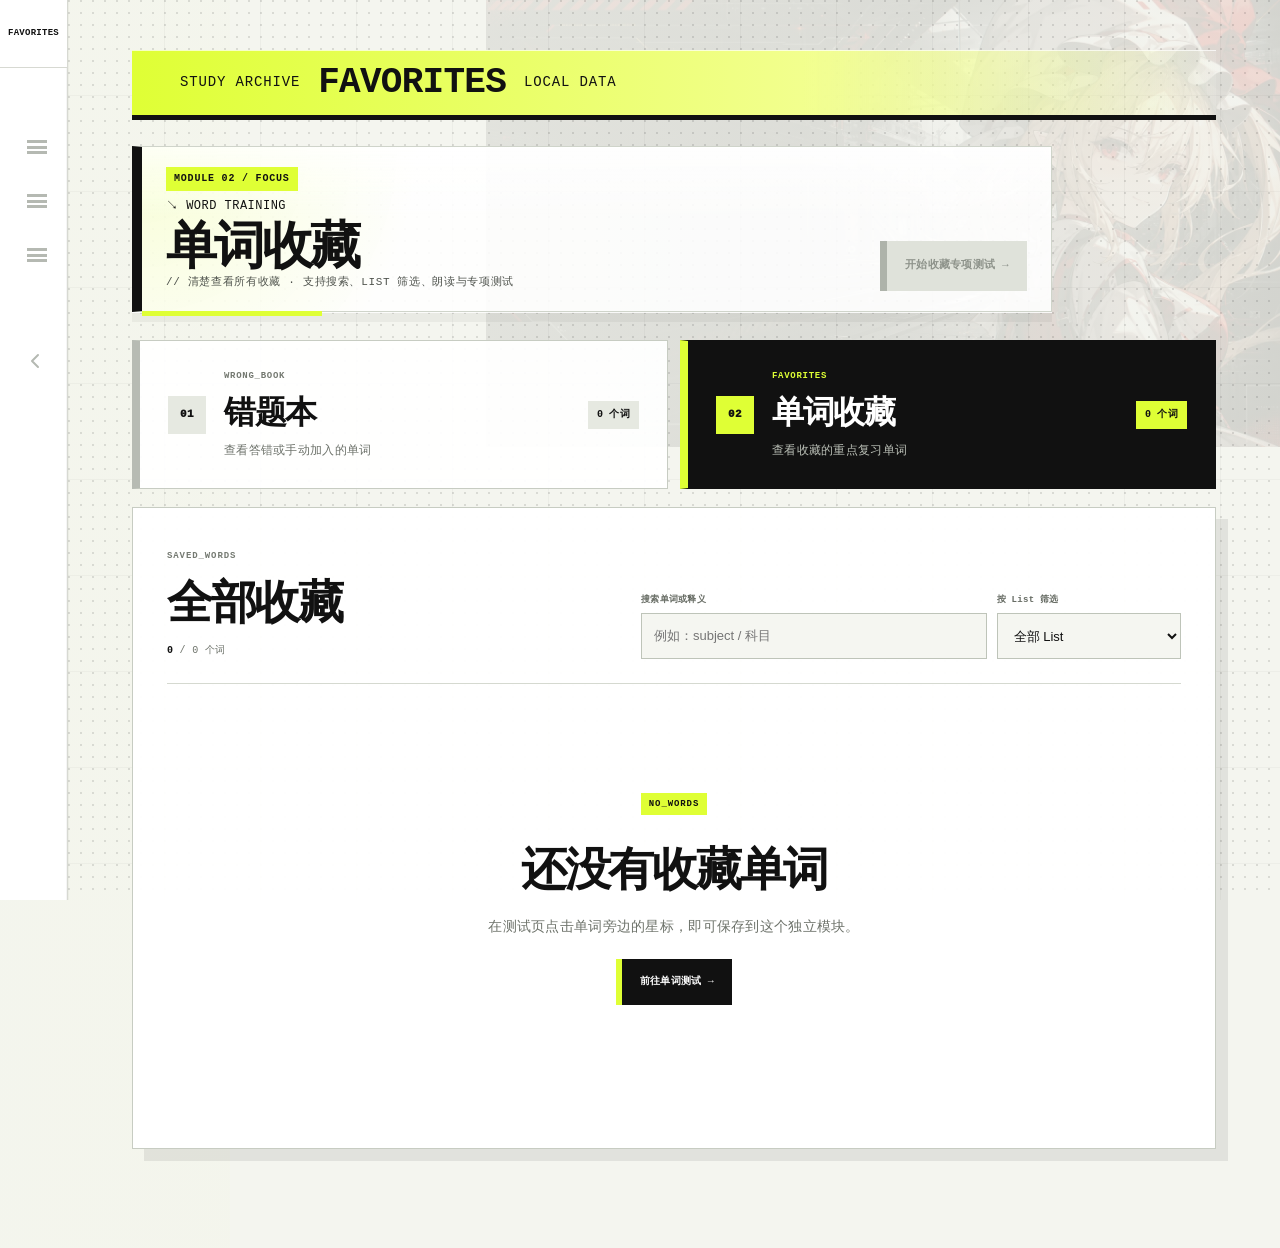
==== favorites.html @ 5880447f "Add vocabulary test and study libraries" ====
<!DOCTYPE html>
<html lang="zh-CN">
<head>
  <meta charset="UTF-8">
  <meta name="viewport" content="width=device-width, initial-scale=1.0, maximum-scale=1.5, user-scalable=yes">
  <meta name="theme-color" content="#f4f5ef">
  <title>// FAVORITES - 单词收藏</title>
  <link rel="stylesheet" href="assets/css/style.css">
  <link rel="preload" as="image" href="assets/images/industrial-desktop.webp" type="image/webp" media="(min-width: 769px)">
  <link rel="preload" as="image" href="assets/images/industrial-mobile.webp" type="image/webp" media="(max-width: 768px)">
  <link rel="preload" as="script" href="assets/js/vocabulary-data.js">
  <link rel="preload" as="script" href="assets/js/vocabulary-library.js">
  <link rel="prefetch" as="document" href="wrong-book.html">
  <link rel="prefetch" as="document" href="vocabulary.html">
</head>
<body class="query-page vocabulary-page vocab-library-page" data-library="favorite">
  <nav class="nav">
    <div class="nav-inner">
      <a href="vocabulary.html" class="nav-back" aria-label="返回单词测试">
        <svg viewBox="0 0 24 24" fill="none" stroke="currentColor" stroke-width="2" stroke-linecap="round" stroke-linejoin="round" aria-hidden="true">
          <path d="M15 18l-6-6 6-6"/>
        </svg>
        &lt; 单词测试
      </a>
      <span class="nav-title">FAVORITES</span>
      <ul class="nav-links">
        <li><a href="wrong-book.html">// 错题本</a></li>
        <li><a href="vocabulary.html">// 单词测试</a></li>
        <li><a href="index.html">// 首页</a></li>
      </ul>
    </div>
  </nav>

  <main class="main vocabulary-main vocab-library-main">
    <div class="query-band vocabulary-band">
      <span>STUDY ARCHIVE</span>
      <strong>FAVORITES</strong>
      <span>LOCAL DATA</span>
    </div>

    <header class="page-header vocabulary-header vocab-library-header">
      <div>
        <span class="vocab-library-eyebrow">MODULE 02 / FOCUS</span>
        <h1 class="page-title">单词收藏</h1>
        <p class="page-subtitle">// 清楚查看所有收藏 · 支持搜索、LIST 筛选、朗读与专项测试</p>
      </div>
      <a class="vocab-library-test-link" id="collectionTestLink" href="vocabulary.html?scope=favorite">
        开始收藏专项测试 →
      </a>
    </header>

    <nav class="vocab-library-modules" aria-label="我的词库模块">
      <a href="wrong-book.html" class="vocab-library-module">
        <span>01</span>
        <div>
          <small>WRONG_BOOK</small>
          <strong>错题本</strong>
          <p>查看答错或手动加入的单词</p>
        </div>
        <b><span id="wrongModuleCount">0</span> 个词</b>
      </a>
      <a href="favorites.html" class="vocab-library-module active" aria-current="page">
        <span>02</span>
        <div>
          <small>FAVORITES</small>
          <strong>单词收藏</strong>
          <p>查看收藏的重点复习单词</p>
        </div>
        <b><span id="favoriteModuleCount">0</span> 个词</b>
      </a>
    </nav>

    <section class="vocab-library-workspace" aria-labelledby="collectionHeading">
      <div class="vocab-library-toolbar">
        <div class="vocab-library-toolbar-title">
          <span id="collectionCode">SAVED_WORDS</span>
          <h2 id="collectionHeading">全部收藏</h2>
          <p><strong id="collectionVisibleCount">0</strong> / <span id="collectionTotal">0</span> 个词</p>
        </div>

        <div class="vocab-library-filters">
          <label>
            <span>搜索单词或释义</span>
            <input type="search" id="collectionSearch" placeholder="例如：subject / 科目" autocomplete="off">
          </label>
          <label>
            <span>按 List 筛选</span>
            <select id="collectionListFilter">
              <option value="all">全部 List</option>
            </select>
          </label>
        </div>
      </div>

      <div class="vocab-library-notice" id="libraryNotice" role="status" aria-live="polite" hidden>
        <span id="libraryNoticeText"></span>
        <button type="button" id="libraryUndoButton">撤销</button>
      </div>

      <div class="vocab-library-list" id="collectionList"></div>

      <div class="vocab-library-empty" id="collectionEmpty" hidden>
        <span>NO_WORDS</span>
        <h2 id="collectionEmptyTitle">还没有收藏单词</h2>
        <p id="collectionEmptyDescription">在测试页点击单词旁边的星标，即可保存到这个独立模块。</p>
        <a href="vocabulary.html">前往单词测试 →</a>
      </div>
    </section>
  </main>

  <script src="assets/js/transitions.js"></script>
  <script src="assets/js/vocabulary-data.js"></script>
  <script src="assets/js/vocabulary-library.js"></script>
</body>
</html>
---- assets/css/style.css ----
/* ============================================
   空闲教室查询系统 - 现代工业风格 (Modern Industrial UI)
   Spec: 硬核重工业 × 近未来科幻 × 粗野主义
   ============================================ */

/* --- CSS Variables (Design Tokens) --- */
:root {
  --ef-bg: #0a0a0a;
  --ef-surface: #121212;
  --ef-surface-raised: #1a1a1a;
  --ef-accent: #ffcc00;
  --ef-accent-blue: #0088ff;
  --ef-accent-red: #ff3344;
  --ef-border: #2a2a2a;
  --ef-border-hover: #444444;
  --ef-text-main: #e0e0e0;
  --ef-text-secondary: #888888;
  --ef-text-tertiary: #555555;
  --ef-font-sans: 'Inter', 'Oswald', -apple-system, 'Segoe UI', 'PingFang SC', 'Microsoft YaHei UI', 'Noto Sans SC', sans-serif;
  --ef-font-mono: 'JetBrains Mono', 'Roboto Mono', 'SF Mono', 'Cascadia Code', 'Consolas', 'Droid Sans Mono', monospace;
  --ef-transition: all 0.2s cubic-bezier(0.2, 1, 0.3, 1);
  --ef-chamfer: 12px;
  --nav-height: 52px;
}


/* --- Reset & Base --- */
*, *::before, *::after {
  box-sizing: border-box;
  margin: 0;
  padding: 0;
}

html {
  -webkit-text-size-adjust: 100%;
  scroll-behavior: smooth;
}

body {
  font-family: var(--ef-font-sans);
  background: var(--ef-bg);
  color: var(--ef-text-main);
  font-size: 14px;
  line-height: 1.6;
  letter-spacing: 0.02em;
  -webkit-font-smoothing: antialiased;
  -moz-osx-font-smoothing: grayscale;
  /* Industrial grid dot pattern */
  background-image:
    radial-gradient(circle at 1px 1px, #1a1a1a 1px, transparent 0);
  background-size: 40px 40px;
  min-height: 100vh;
  overflow-x: hidden;
}

.page-transition-layer {
  position: fixed;
  top: 0;
  bottom: 0;
  left: 0;
  width: min(24vw, 280px);
  z-index: 9999;
  pointer-events: none;
  opacity: 0;
  transform: translate3d(110vw, 0, 0) skewX(-8deg);
  background:
    linear-gradient(90deg, rgba(4, 5, 6, 0.04), rgba(255, 51, 68, 0.08) 42%, rgba(0, 136, 255, 0.03)),
    linear-gradient(90deg, transparent 0 44px, rgba(255, 255, 255, 0.18) 44px 45px, transparent 45px 92px),
    linear-gradient(90deg, transparent 0 112px, rgba(255, 204, 0, 0.22) 112px 113px, transparent 113px 160px),
    linear-gradient(90deg, transparent 0 184px, rgba(255, 51, 68, 0.18) 184px 185px, transparent 185px);
  will-change: transform, opacity;
}

.page-transition-layer::before {
  content: '';
  position: absolute;
  inset: 0;
  background:
    linear-gradient(90deg, transparent, rgba(255, 255, 255, 0.08), transparent),
    linear-gradient(0deg, rgba(255, 255, 255, 0.08) 1px, transparent 1px);
  background-size: 100% 100%, 100% 34px;
  mix-blend-mode: screen;
  opacity: 0.48;
}

.page-transition-layer::after {
  content: '';
  position: absolute;
  top: 0;
  bottom: 0;
  width: 3px;
  background: #ffcc00;
  box-shadow:
    0 0 20px rgba(255, 204, 0, 0.76),
    8px 0 0 rgba(255, 255, 255, 0.12),
    18px 0 0 rgba(255, 51, 68, 0.16);
}

body.enter-forward .page-transition-layer {
  --scan-start: 112vw;
  --scan-end: -36vw;
  animation: scanTravel 0.46s cubic-bezier(0.72, 0, 0.2, 1) both;
}

body.enter-forward .page-transition-layer::after {
  left: 0;
}

body.enter-back .page-transition-layer {
  --scan-start: -36vw;
  --scan-end: 112vw;
  animation: scanTravel 0.46s cubic-bezier(0.72, 0, 0.2, 1) both;
}

body.enter-back .page-transition-layer::after {
  right: 0;
}

body.is-entering.enter-forward .nav,
body.is-entering.enter-forward main,
body.is-entering.enter-forward .landing-footer {
  animation: pageEnterForward 0.46s cubic-bezier(0.2, 1, 0.3, 1) both;
}

body.is-entering.enter-back .nav,
body.is-entering.enter-back main,
body.is-entering.enter-back .landing-footer {
  animation: pageEnterBack 0.46s cubic-bezier(0.2, 1, 0.3, 1) both;
}

body.is-entering .nav,
body.is-entering main,
body.is-entering .landing-footer,
body.is-leaving .nav,
body.is-leaving main,
body.is-leaving .landing-footer {
  will-change: transform, opacity;
}

body.is-leaving .nav,
body.is-leaving main,
body.is-leaving .landing-footer {
  opacity: 0.82;
  transition:
    opacity 0.11s cubic-bezier(0.2, 1, 0.3, 1),
    transform 0.11s cubic-bezier(0.2, 1, 0.3, 1);
}

body.is-leaving.leave-forward .nav,
body.is-leaving.leave-forward main,
body.is-leaving.leave-forward .landing-footer {
  transform: translateX(-26px);
}

body.is-leaving.leave-back .nav,
body.is-leaving.leave-back main,
body.is-leaving.leave-back .landing-footer {
  transform: translateX(26px);
}

/* ============================================
   Navigation Bar (Industrial Style)
   ============================================ */
.nav {
  position: fixed;
  top: 0;
  left: 0;
  right: 0;
  height: var(--nav-height);
  background: rgba(10, 10, 10, 0.95);
  border-bottom: 1px solid var(--ef-border);
  z-index: 100;
  display: flex;
  align-items: center;
  justify-content: center;
  backdrop-filter: blur(12px);
  -webkit-backdrop-filter: blur(12px);
}

.nav::before {
  content: '// SYS_NAV';
  position: absolute;
  left: 8px;
  top: 50%;
  transform: translateY(-50%);
  font-family: var(--ef-font-mono);
  font-size: 9px;
  color: var(--ef-text-tertiary);
  letter-spacing: 0.1em;
  pointer-events: none;
}

.nav-inner {
  width: 100%;
  max-width: 1100px;
  padding: 0 24px;
  display: flex;
  align-items: center;
  justify-content: space-between;
}

.nav-title {
  font-family: var(--ef-font-mono);
  font-size: 12px;
  font-weight: 500;
  color: var(--ef-text-main);
  letter-spacing: 0.15em;
  text-decoration: none;
  padding: 6px 0;
  text-transform: uppercase;
}

.nav-links {
  display: flex;
  align-items: center;
  gap: 4px;
  list-style: none;
}

.nav-links a,
.nav-back {
  display: flex;
  align-items: center;
  font-family: var(--ef-font-mono);
  font-size: 11px;
  color: var(--ef-text-secondary);
  text-decoration: none;
  padding: 8px 14px;
  border: 1px solid transparent;
  transition: var(--ef-transition);
  -webkit-tap-highlight-color: transparent;
  letter-spacing: 0.08em;
  text-transform: uppercase;
  position: relative;
}

.nav-links a:hover,
.nav-back:hover {
  color: var(--ef-accent);
  border-color: var(--ef-border);
  background: rgba(255, 204, 0, 0.03);
}

.nav-links a::after,
.nav-back::after {
  content: '';
  position: absolute;
  bottom: 0;
  left: 50%;
  width: 0;
  height: 1px;
  background: var(--ef-accent);
  transition: var(--ef-transition);
  transform: translateX(-50%);
}

.nav-links a:hover::after,
.nav-back:hover::after {
  width: 60%;
}

.nav-back {
  color: var(--ef-accent-blue);
  gap: 4px;
  border: 1px solid rgba(0, 136, 255, 0.2);
}

.nav-back:hover {
  color: var(--ef-accent-blue);
  border-color: var(--ef-accent-blue);
  background: rgba(0, 136, 255, 0.05);
}

.nav-back svg {
  width: 14px;
  height: 14px;
  flex-shrink: 0;
}

/* --- Main Content Wrapper --- */
.main {
  padding-top: calc(var(--nav-height) + 24px);
  max-width: 1100px;
  margin: 0 auto;
  padding-left: 24px;
  padding-right: 24px;
  padding-bottom: 80px;
}

/* ============================================
   Chamfered Panel Mixin (via class)
   ============================================ */
.panel {
  background: var(--ef-surface);
  border: 1px solid var(--ef-border);
  position: relative;
  clip-path: polygon(
    0 0,
    100% 0,
    100% calc(100% - var(--ef-chamfer)),
    calc(100% - var(--ef-chamfer)) 100%,
    0 100%
  );
}

/* Corner L-brackets (crosshairs) */
.panel::before {
  content: '';
  position: absolute;
  top: 6px;
  left: 6px;
  width: 12px;
  height: 12px;
  border-top: 2px solid var(--ef-border-hover);
  border-left: 2px solid var(--ef-border-hover);
  pointer-events: none;
  opacity: 0.6;
}

.panel::after {
  content: '';
  position: absolute;
  bottom: 6px;
  right: 6px;
  width: 12px;
  height: 12px;
  border-bottom: 2px solid var(--ef-border-hover);
  border-right: 2px solid var(--ef-border-hover);
  pointer-events: none;
  opacity: 0.6;
}

/* ============================================
   Landing Page (index.html)
   ============================================ */
.landing-page {
  min-height: 100vh;
  display: flex;
  flex-direction: column;
  background: transparent;
  position: relative;
  overflow: hidden;
}

/* Background image with dark overlay */
.landing-page::before {
  content: '';
  position: fixed;
  inset: 0;
  z-index: -1;
  background:
    linear-gradient(90deg, rgba(4, 5, 6, 0.92) 0%, rgba(6, 7, 8, 0.72) 32%, rgba(6, 7, 8, 0.24) 66%, rgba(5, 5, 6, 0.24) 100%),
    linear-gradient(135deg, rgba(0, 136, 255, 0.16) 0%, transparent 44%),
    linear-gradient(225deg, rgba(255, 204, 0, 0.12) 0%, transparent 54%),
    radial-gradient(ellipse at 24% 52%, rgba(0, 0, 0, 0.72) 0%, transparent 58%),
    image-set(url('../images/industrial-desktop.webp') type('image/webp'), url('../images/industrial-desktop.png') type('image/png')) center center / cover no-repeat;
}

/* Mobile background */
@media (max-width: 768px) {
  .landing-page::before {
    background:
      linear-gradient(180deg, rgba(7, 8, 9, 0.3) 0%, rgba(5, 5, 6, 0.74) 46%, rgba(4, 4, 5, 0.94) 100%),
      linear-gradient(90deg, rgba(6, 6, 7, 0.84) 0%, rgba(6, 6, 7, 0.18) 72%),
      linear-gradient(135deg, rgba(0, 136, 255, 0.12) 0%, transparent 46%),
      linear-gradient(225deg, rgba(255, 51, 68, 0.14) 0%, transparent 54%),
      image-set(url('../images/industrial-mobile.webp') type('image/webp'), url('../images/industrial-mobile.png') type('image/png')) center center / cover no-repeat;
  }
}

/* Decorative grid lines on landing */
.landing-page .grid-lines {
  position: fixed;
  inset: 0;
  z-index: -1;
  pointer-events: none;
  background-image:
    linear-gradient(115deg, transparent 0 47%, rgba(255, 51, 68, 0.16) 47.2%, transparent 47.8%),
    linear-gradient(90deg, rgba(255, 255, 255, 0.02) 1px, transparent 1px),
    linear-gradient(0deg, rgba(255, 255, 255, 0.02) 1px, transparent 1px);
  background-size: 320px 320px, 80px 80px, 80px 80px;
  animation: backgroundDrift 16s linear infinite;
}

/* Landing nav transparent */
.landing-page .nav {
  background: rgba(10, 10, 10, 0.7);
  border-bottom-color: rgba(255, 255, 255, 0.05);
}

.landing-page .nav::before {
  color: rgba(255, 255, 255, 0.2);
}

.landing-page .nav-title {
  color: var(--ef-text-main);
}

.landing-page .nav-links a {
  color: rgba(255, 255, 255, 0.5);
}

.landing-page .nav-links a:hover {
  color: var(--ef-accent);
}

.landing-main {
  flex: 1;
  display: flex;
  flex-direction: column;
  align-items: center;
  justify-content: center;
  text-align: center;
  padding: 0 24px;
  margin-top: -40px;
  position: relative;
  z-index: 1;
}

.landing-title {
  font-family: var(--ef-font-sans);
  font-size: 56px;
  font-weight: 800;
  line-height: 1.05;
  letter-spacing: -0.01em;
  color: var(--ef-text-main);
  margin-bottom: 16px;
  text-transform: uppercase;
  position: relative;
}

/* Decorative tech number next to title */
.landing-title::before {
  content: '// 01';
  position: absolute;
  top: -24px;
  left: 0;
  font-family: var(--ef-font-mono);
  font-size: 11px;
  color: var(--ef-text-tertiary);
  letter-spacing: 0.15em;
}

.landing-subtitle {
  font-family: var(--ef-font-mono);
  font-size: 13px;
  font-weight: 400;
  line-height: 1.6;
  letter-spacing: 0.08em;
  color: var(--ef-text-secondary);
  margin-bottom: 48px;
  max-width: 520px;
}

/* Typewriter effect on subtitle */
.landing-subtitle.typing {
  overflow: hidden;
  white-space: nowrap;
  border-right: 2px solid var(--ef-accent);
  animation: typewriter 2.5s steps(30) forwards, blink-cursor 0.8s step-end infinite;
  width: 0;
}

@keyframes typewriter {
  to { width: 100%; }
}

@keyframes blink-cursor {
  50% { border-color: transparent; }
}

/* --- Industrial CTA Button --- */
.btn-cta {
  display: inline-flex;
  align-items: center;
  justify-content: center;
  gap: 10px;
  font-family: var(--ef-font-mono);
  font-size: 13px;
  font-weight: 500;
  color: #0a0a0a;
  background: var(--ef-accent);
  padding: 14px 40px;
  border: none;
  cursor: pointer;
  text-decoration: none;
  text-transform: uppercase;
  letter-spacing: 0.15em;
  transition: var(--ef-transition);
  min-width: 260px;
  position: relative;
  -webkit-touch-callout: none;
  touch-action: manipulation;
  clip-path: polygon(
    0 0,
    100% 0,
    100% calc(100% - 8px),
    calc(100% - 8px) 100%,
    0 100%
  );
}

/* L-bracket corners on button */
.btn-cta::before {
  content: '';
  position: absolute;
  top: 4px;
  left: 4px;
  width: 10px;
  height: 10px;
  border-top: 2px solid rgba(0, 0, 0, 0.3);
  border-left: 2px solid rgba(0, 0, 0, 0.3);
  pointer-events: none;
}

.btn-cta::after {
  content: '';
  position: absolute;
  bottom: 4px;
  right: 4px;
  width: 10px;
  height: 10px;
  border-bottom: 2px solid rgba(0, 0, 0, 0.3);
  border-right: 2px solid rgba(0, 0, 0, 0.3);
  pointer-events: none;
}

.btn-cta:hover {
  background: #ffdd33;
  letter-spacing: 0.2em;
  transform: translateY(-1px);
  box-shadow: 0 0 30px rgba(255, 204, 0, 0.2);
}

.btn-cta:active {
  transform: translateY(0);
  box-shadow: none;
}

.btn-cta svg {
  width: 16px;
  height: 16px;
  flex-shrink: 0;
}

/* --- Ghost Button --- */
.btn-ghost {
  display: none;
  font-family: var(--ef-font-mono);
  font-size: 11px;
  font-weight: 400;
  color: var(--ef-text-secondary);
  background: transparent;
  padding: 8px 20px;
  border: 1px solid var(--ef-border);
  cursor: pointer;
  text-decoration: none;
  text-transform: uppercase;
  letter-spacing: 0.1em;
  transition: var(--ef-transition);
  clip-path: polygon(6px 0, 100% 0, 100% calc(100% - 6px), calc(100% - 6px) 100%, 0 100%, 0 6px);
}

.btn-ghost:hover {
  color: var(--ef-accent);
  border-color: var(--ef-accent);
}

/* --- Landing Footer --- */
.landing-footer {
  text-align: center;
  padding: 20px;
  font-family: var(--ef-font-mono);
  font-size: 10px;
  color: var(--ef-text-tertiary);
  letter-spacing: 0.1em;
  position: relative;
  z-index: 1;
}

/* ============================================
   Query Page
   ============================================ */

.query-page {
  background-image:
    linear-gradient(90deg, rgba(10, 10, 10, 0.95), rgba(10, 10, 10, 0.82)),
    linear-gradient(180deg, rgba(255, 51, 68, 0.08), transparent 36%),
    image-set(url('../images/industrial-desktop.webp') type('image/webp'), url('../images/industrial-desktop.png') type('image/png')),
    radial-gradient(circle at 1px 1px, #1a1a1a 1px, transparent 0);
  background-size: cover, cover, cover, 40px 40px;
  background-position: center, center, center top, 0 0;
  background-attachment: fixed, fixed, fixed, scroll;
}

/* --- Page Header --- */
.page-header {
  margin-bottom: 24px;
  padding-bottom: 16px;
  border-bottom: 1px solid var(--ef-border);
  position: relative;
}

.page-header::after {
  content: '';
  position: absolute;
  bottom: -1px;
  left: 0;
  width: 120px;
  height: 1px;
  background: var(--ef-accent);
}

.page-title {
  font-family: var(--ef-font-sans);
  font-size: 28px;
  font-weight: 700;
  letter-spacing: -0.01em;
  margin-bottom: 4px;
  color: var(--ef-text-main);
  text-transform: uppercase;
}

.page-title::before {
  content: '// SYS_QUERY ';
  font-family: var(--ef-font-mono);
  font-size: 10px;
  color: var(--ef-text-tertiary);
  font-weight: 400;
  letter-spacing: 0.1em;
  display: block;
  margin-bottom: 4px;
}

.page-subtitle {
  font-family: var(--ef-font-mono);
  font-size: 11px;
  color: var(--ef-text-secondary);
  letter-spacing: 0.06em;
}

/* --- Legend --- */
.legend {
  display: flex;
  gap: 24px;
  margin-bottom: 20px;
  font-family: var(--ef-font-mono);
  font-size: 11px;
  color: var(--ef-text-secondary);
  letter-spacing: 0.06em;
}

.legend-item {
  display: flex;
  align-items: center;
  gap: 6px;
}

.legend-dot {
  width: 12px;
  height: 12px;
  display: inline-block;
  flex-shrink: 0;
  clip-path: polygon(0 0, 100% 0, 100% calc(100% - 3px), calc(100% - 3px) 100%, 0 100%);
}

.legend-dot.free {
  background: #00cc66;
}

.legend-dot.occ {
  background: #ff3344;
}

/* --- Control Bar --- */
.controls {
  display: flex;
  gap: 8px;
  margin-bottom: 20px;
  flex-wrap: wrap;
}

.controls select,
.controls input[type="text"] {
  font-family: var(--ef-font-mono);
  font-size: 12px;
  color: var(--ef-text-main);
  background: var(--ef-surface);
  border: 1px solid var(--ef-border);
  padding: 10px 12px;
  outline: none;
  transition: var(--ef-transition);
  appearance: none;
  -webkit-appearance: none;
  -moz-appearance: none;
  min-height: 40px;
  -webkit-tap-highlight-color: transparent;
  letter-spacing: 0.04em;
  text-transform: uppercase;
}

.controls select {
  flex: 1;
  min-width: 100px;
  padding-right: 32px;
  cursor: pointer;
  background-image: url("data:image/svg+xml,%3Csvg xmlns='http://www.w3.org/2000/svg' width='10' height='6' viewBox='0 0 10 6'%3E%3Cpath d='M1 1l4 4 4-4' stroke='%23888888' stroke-width='1.5' fill='none' stroke-linecap='round' stroke-linejoin='round'/%3E%3C/svg%3E");
  background-repeat: no-repeat;
  background-position: right 10px center;
  background-size: 9px;
}

.controls input[type="text"] {
  flex: 1;
  min-width: 120px;
}

.controls select:hover,
.controls input[type="text"]:hover {
  border-color: var(--ef-border-hover);
  background-color: var(--ef-surface-raised);
}

.controls select:focus,
.controls input[type="text"]:focus {
  border-color: var(--ef-accent);
  box-shadow: 0 0 0 1px rgba(255, 204, 0, 0.15);
}

#results {
  position: relative;
  min-height: 120px;
}

#results::before {
  content: '';
  position: absolute;
  left: 0;
  right: 0;
  top: -8px;
  height: 2px;
  z-index: 2;
  opacity: 0;
  pointer-events: none;
  background:
    linear-gradient(90deg, transparent, rgba(255, 204, 0, 0.9), rgba(0, 136, 255, 0.7), transparent);
  box-shadow: 0 0 22px rgba(255, 204, 0, 0.34);
}

#results.results-updating::before {
  animation: resultsScan 0.46s cubic-bezier(0.2, 1, 0.3, 1) both;
}

/* --- Industrial Day Block (Chamfered Panel) --- */
.day-block {
  background: var(--ef-surface);
  border: 1px solid var(--ef-border);
  padding: 18px 20px;
  margin-bottom: 16px;
  transition: var(--ef-transition);
  position: relative;
  clip-path: polygon(
    0 0,
    100% 0,
    100% calc(100% - 10px),
    calc(100% - 10px) 100%,
    0 100%
  );
  animation: dayMaterialize 0.42s cubic-bezier(0.2, 1, 0.3, 1) both;
  animation-delay: calc(var(--block-index, 0) * 35ms);
}

.day-block::before {
  content: '';
  position: absolute;
  top: 5px;
  left: 5px;
  width: 10px;
  height: 10px;
  border-top: 1px solid var(--ef-border-hover);
  border-left: 1px solid var(--ef-border-hover);
  pointer-events: none;
  opacity: 0.5;
  transition: var(--ef-transition);
}

.day-block::after {
  content: '';
  position: absolute;
  bottom: 5px;
  right: 5px;
  width: 10px;
  height: 10px;
  border-bottom: 1px solid var(--ef-border-hover);
  border-right: 1px solid var(--ef-border-hover);
  pointer-events: none;
  opacity: 0.5;
  transition: var(--ef-transition);
}

.day-block:hover {
  border-color: var(--ef-border-hover);
  background: #161616;
}

.day-block:hover::before,
.day-block:hover::after {
  border-color: var(--ef-accent);
  opacity: 1;
}

.day-header {
  display: flex;
  justify-content: space-between;
  align-items: center;
  cursor: pointer;
  user-select: none;
  -webkit-tap-highlight-color: transparent;
}

.day-header:hover .day-title {
  color: var(--ef-accent);
}

.day-header:active {
  opacity: 0.7;
}

.day-header-left {
  display: flex;
  align-items: center;
  gap: 10px;
  min-width: 0;
}

.expand-icon {
  font-family: var(--ef-font-mono);
  font-size: 10px;
  color: var(--ef-text-tertiary);
  flex-shrink: 0;
  transition: transform 0.2s;
  line-height: 1;
  width: 12px;
  text-align: center;
}

.day-body {
  padding-top: 14px;
  animation: dataReveal 0.22s cubic-bezier(0.2, 1, 0.3, 1) both;
}

.day-title {
  font-family: var(--ef-font-mono);
  font-size: 14px;
  font-weight: 600;
  color: var(--ef-text-main);
  letter-spacing: 0.1em;
  text-transform: uppercase;
  transition: var(--ef-transition);
}

.day-date {
  font-family: var(--ef-font-mono);
  font-size: 11px;
  font-weight: 400;
  color: var(--ef-text-tertiary);
  margin-left: 6px;
  letter-spacing: 0.05em;
}

.free-info {
  font-family: var(--ef-font-mono);
  font-size: 11px;
  color: var(--ef-text-secondary);
  letter-spacing: 0.05em;
}

.free-num {
  color: var(--ef-accent);
  font-weight: 600;
  font-size: 13px;
}

.free-sep {
  color: var(--ef-text-tertiary);
  margin: 0 3px;
}

.free-total {
  color: var(--ef-text-secondary);
}

/* --- Industrial Table --- */
.table-wrap {
  overflow-x: auto;
  -webkit-overflow-scrolling: touch;
  overscroll-behavior-x: contain;
  overscroll-behavior-y: auto;
  border: 1px solid var(--ef-border);
  -webkit-tap-highlight-color: transparent;
  max-width: 100%;
}

table {
  border-collapse: collapse;
  font-family: var(--ef-font-mono);
  font-size: 11px;
  width: 100%;
  white-space: nowrap;
}

th, td {
  padding: 7px 6px;
  text-align: center;
  border-bottom: 1px solid rgba(42, 42, 42, 0.6);
}

th {
  background: rgba(255, 255, 255, 0.02);
  font-weight: 500;
  color: var(--ef-text-secondary);
  position: sticky;
  top: 0;
  z-index: 1;
  font-size: 10px;
  letter-spacing: 0.08em;
  text-transform: uppercase;
}

th.room-name {
  position: sticky;
  left: 0;
  z-index: 3;
  background: #0f0f0f;
  min-width: 88px;
  text-align: left;
  padding-left: 12px;
  border-right: 1px solid var(--ef-border);
  color: var(--ef-text-main);
}

th.seat-th {
  min-width: 40px;
  font-size: 10px;
  color: var(--ef-text-tertiary);
  font-weight: 400;
  border-right: 1px solid var(--ef-border);
}

th.period {
  min-width: 40px;
  font-weight: 500;
  padding: 6px 4px;
  line-height: 1.3;
  color: var(--ef-text-tertiary);
}

.period-time {
  display: block;
  font-weight: 400;
  font-size: 8px;
  color: var(--ef-text-tertiary);
  margin-top: 2px;
  opacity: 0.6;
}

/* --- Table Cells --- */
td.room-name {
  position: sticky;
  left: 0;
  z-index: 1;
  background: var(--ef-surface);
  text-align: left;
  padding-left: 12px;
  font-weight: 500;
  font-size: 11px;
  max-width: 100px;
  overflow: hidden;
  text-overflow: ellipsis;
  border-right: 1px solid var(--ef-border);
  white-space: nowrap;
  color: var(--ef-text-main);
}

.room-text {
  display: inline;
}

.room-seats-mobile {
  display: none;
}

td.seat-td {
  font-size: 10px;
  color: var(--ef-text-tertiary);
  border-right: 1px solid var(--ef-border);
}

/* Free / Occupied cells */
td.free {
  background: rgba(0, 204, 102, 0.1);
}

td.occ {
  background: rgba(255, 51, 68, 0.1);
}

tr:hover td.free {
  background: rgba(0, 204, 102, 0.18);
}

tr:hover td.occ {
  background: rgba(255, 51, 68, 0.18);
}

/* Industrial diamond indicators */
.free-mark,
.occ-mark {
  display: inline-block;
  width: 10px;
  height: 10px;
}

.free-mark {
  border: 1.5px solid rgba(0, 204, 102, 0.5);
  clip-path: polygon(50% 0%, 100% 50%, 50% 100%, 0% 50%);
  box-sizing: border-box;
}

.occ-mark {
  background: rgba(255, 51, 68, 0.5);
  clip-path: polygon(50% 0%, 100% 50%, 50% 100%, 0% 50%);
}

tr:last-child td {
  border-bottom: none;
}

/* --- Empty State --- */
.empty-msg {
  text-align: center;
  padding: 60px 20px;
  color: var(--ef-text-tertiary);
  font-family: var(--ef-font-mono);
  font-size: 12px;
  letter-spacing: 0.08em;
  border: 1px dashed var(--ef-border);
  background: var(--ef-surface);
}

/* --- Favorites Star --- */
.fav-star {
  display: inline-block;
  vertical-align: middle;
  cursor: pointer;
  color: var(--ef-text-tertiary);
  flex-shrink: 0;
  transition: color 0.2s, transform 0.15s;
  -webkit-tap-highlight-color: transparent;
  margin-right: 4px;
}

.fav-star:hover {
  transform: scale(1.2);
  color: var(--ef-accent);
}

.fav-star.filled {
  color: var(--ef-accent);
}

/* --- Favorited Row --- */
tr.fav-row td {
  background: rgba(255, 204, 0, 0.03);
  border-bottom-color: rgba(255, 204, 0, 0.1);
}

tr.fav-row td.room-name {
  background: rgba(255, 204, 0, 0.04);
}

tr.fav-row:hover td {
  background: rgba(255, 204, 0, 0.06);
}

tr.fav-row:hover td.room-name {
  background: rgba(255, 204, 0, 0.08);
}

/* --- Favorites Toggle Button --- */
.fav-toggle {
  display: inline-flex;
  align-items: center;
  justify-content: center;
  gap: 6px;
  font-family: var(--ef-font-mono);
  font-size: 11px;
  font-weight: 500;
  color: var(--ef-text-secondary);
  background: var(--ef-surface);
  border: 1px solid var(--ef-border);
  padding: 10px 16px;
  cursor: pointer;
  transition: var(--ef-transition);
  min-height: 40px;
  -webkit-tap-highlight-color: transparent;
  white-space: nowrap;
  flex-shrink: 0;
  -webkit-appearance: none;
  -moz-appearance: none;
  appearance: none;
  user-select: none;
  text-transform: uppercase;
  letter-spacing: 0.08em;
  clip-path: polygon(4px 0, 100% 0, 100% calc(100% - 4px), calc(100% - 4px) 100%, 0 100%, 0 4px);
}

.fav-toggle:hover {
  border-color: var(--ef-border-hover);
  background: var(--ef-surface-raised);
}

.fav-toggle:active {
  transform: scale(0.97);
}

.fav-toggle.active {
  color: var(--ef-accent);
  border-color: var(--ef-accent);
  background: rgba(255, 204, 0, 0.06);
}

.fav-toggle svg {
  width: 14px;
  height: 14px;
  flex-shrink: 0;
}

/* ============================================
   Custom Period Range Bar
   ============================================ */
.custom-range-bar {
  display: flex;
  align-items: center;
  gap: 8px;
  margin-bottom: 20px;
  padding: 10px 16px;
  background: var(--ef-surface);
  border: 1px solid var(--ef-border);
  clip-path: polygon(
    0 0,
    100% 0,
    100% calc(100% - 8px),
    calc(100% - 8px) 100%,
    0 100%
  );
}

.custom-range-label {
  font-family: var(--ef-font-mono);
  font-size: 11px;
  font-weight: 500;
  color: var(--ef-text-secondary);
  white-space: nowrap;
  user-select: none;
  letter-spacing: 0.08em;
  text-transform: uppercase;
}

.period-range {
  font-family: var(--ef-font-mono);
  font-size: 12px;
  color: var(--ef-text-main);
  background: var(--ef-bg);
  border: 1px solid var(--ef-border);
  padding: 6px 8px;
  padding-right: 24px;
  outline: none;
  min-height: 36px;
  width: 56px;
  text-align: center;
  cursor: pointer;
  transition: var(--ef-transition);
  appearance: none;
  -webkit-appearance: none;
  -moz-appearance: none;
  -webkit-tap-highlight-color: transparent;
  background-image: url("data:image/svg+xml,%3Csvg xmlns='http://www.w3.org/2000/svg' width='9' height='5' viewBox='0 0 9 5'%3E%3Cpath d='M1 1l3.5 3 3.5-3' stroke='%23888888' stroke-width='1.5' fill='none' stroke-linecap='round' stroke-linejoin='round'/%3E%3C/svg%3E");
  background-repeat: no-repeat;
  background-position: right 7px center;
  background-size: 8px;
}

.period-range:hover {
  border-color: var(--ef-border-hover);
}

.period-range:focus {
  border-color: var(--ef-accent);
  box-shadow: 0 0 0 1px rgba(255, 204, 0, 0.15);
}

.period-range-sep {
  font-size: 12px;
  color: var(--ef-text-tertiary);
  user-select: none;
  flex-shrink: 0;
  font-family: var(--ef-font-mono);
}

.period-range-unit {
  font-family: var(--ef-font-mono);
  font-size: 10px;
  color: var(--ef-text-tertiary);
  user-select: none;
  flex-shrink: 0;
}

/* ============================================
   Responsive (Mobile & Tablet)
   ============================================ */

/* Tablet landscape & small desktop - remove clip-path for sticky column compatibility */
@media (max-width: 1024px) {
  .main {
    padding-left: 20px;
    padding-right: 20px;
  }

  .nav-inner {
    padding: 0 20px;
  }

  .day-block {
    clip-path: none;
  }

  .custom-range-bar {
    clip-path: none;
  }

  .btn-cta {
    clip-path: none;
  }

  .btn-ghost {
    clip-path: none;
  }

  .fav-toggle {
    clip-path: none;
  }

  td.room-name {
    max-width: 90px;
  }
}

@media (max-width: 900px) {
  .main {
    padding-left: 16px;
    padding-right: 16px;
  }

  .nav-inner {
    padding: 0 16px;
  }
}

/* Tablet portrait & large phone landscape */
@media (max-width: 768px) {
  .query-page {
    background-image:
      linear-gradient(90deg, rgba(10, 10, 10, 0.94), rgba(10, 10, 10, 0.82)),
      linear-gradient(180deg, rgba(255, 51, 68, 0.1), transparent 40%),
      image-set(url('../images/industrial-mobile.webp') type('image/webp'), url('../images/industrial-mobile.png') type('image/png')),
      radial-gradient(circle at 1px 1px, #1a1a1a 1px, transparent 0);
    background-size: cover, cover, cover, 40px 40px;
    background-position: center, center, center top, 0 0;
  }

  .nav-links a,
  .nav-back {
    padding: 10px 8px;
    font-size: 10px;
  }

  .nav-back svg {
    width: 18px;
    height: 18px;
  }

  .nav::before {
    display: none;
  }

  .landing-title {
    font-size: 36px;
  }

  .landing-title::before {
    font-size: 9px;
    top: -18px;
  }

  .landing-subtitle {
    font-size: 11px;
  }

  .btn-cta {
    min-height: 48px;
    min-width: 220px;
    font-size: 12px;
  }

  .page-title {
    font-size: 22px;
  }

  .page-title::before {
    font-size: 9px;
  }

  .controls {
    flex-direction: column;
  }

  .controls select,
  .controls input[type="text"] {
    width: 100%;
    font-size: 14px;
  }

  .fav-toggle {
    width: 100%;
    justify-content: center;
  }

  .day-block {
    padding: 14px;
  }

  .day-block::before,
  .day-block::after {
    display: none;
  }

  .day-block:hover {
    border-color: var(--ef-border);
  }

  td.room-name {
    min-width: 72px;
    max-width: 80px;
    padding-left: 8px;
    font-size: 10px;
  }

  th.room-name {
    min-width: 72px;
    padding-left: 8px;
    font-size: 9px;
  }

  th.period {
    min-width: 34px;
    font-size: 9px;
    padding: 5px 3px;
  }

  .period-time {
    font-size: 7px;
  }

  td.seat-td {
    display: none;
  }

  th.seat-th {
    display: none;
  }

  .room-seats-mobile {
    display: inline;
    font-family: var(--ef-font-mono);
    font-size: 9px;
    color: var(--ef-text-tertiary);
    font-weight: 400;
    margin-left: 4px;
  }

  .custom-range-bar {
    flex-wrap: wrap;
    justify-content: center;
    padding: 10px 12px;
    gap: 6px;
  }

  .custom-range-label {
    font-size: 10px;
  }

  .period-range {
    width: 48px;
    font-size: 12px;
    padding: 6px 4px;
    padding-right: 20px;
    min-height: 34px;
    background-position: right 5px center;
  }
}

/* Phone landscape */
@media (max-width: 640px) and (orientation: landscape) {
  .landing-main {
    margin-top: 0;
    padding-top: 40px;
  }

  .landing-title {
    font-size: 28px;
  }

  .landing-title::before {
    font-size: 8px;
    top: -16px;
  }

  .landing-subtitle {
    font-size: 10px;
    margin-bottom: 24px;
  }

  .btn-cta {
    min-width: 180px;
    font-size: 11px;
    padding: 10px 24px;
  }

  .landing-footer {
    padding: 12px;
  }

  /* Keep controls horizontal on landscape phones */
  .controls {
    flex-direction: row;
    flex-wrap: wrap;
  }

  .controls select,
  .controls input[type="text"] {
    width: auto;
    flex: 1;
    min-width: 80px;
    font-size: 12px;
  }

  .fav-toggle {
    width: auto;
    flex: 0 0 auto;
  }

  .page-title {
    font-size: 20px;
  }

  .day-header {
    flex-direction: row;
    align-items: center;
  }
}

/* Phone portrait */
@media (max-width: 480px) {
  .landing-title {
    font-size: 28px;
  }

  .landing-title::before {
    font-size: 8px;
    top: -16px;
  }

  .landing-subtitle {
    font-size: 10px;
    margin-bottom: 32px;
  }

  .landing-main {
    margin-top: -20px;
    padding: 0 16px;
  }

  .btn-cta {
    font-size: 11px;
    padding: 12px 24px;
    min-width: 180px;
    min-height: 48px;
  }

  .page-title {
    font-size: 18px;
  }

  .day-header {
    flex-direction: column;
    align-items: flex-start;
    gap: 4px;
  }

  .day-block {
    padding: 12px;
  }

  th, td {
    padding: 4px 3px;
    font-size: 9px;
  }

  td.room-name {
    font-size: 9px;
    min-width: 60px;
    max-width: 68px;
    padding-left: 6px;
  }

  th.room-name {
    min-width: 60px;
    padding-left: 6px;
    font-size: 9px;
  }

  th.period {
    min-width: 26px;
    font-size: 8px;
    padding: 4px 2px;
  }

  .period-time {
    font-size: 6px;
  }

  .page-subtitle {
    font-size: 10px;
  }

  .legend {
    font-size: 10px;
    gap: 16px;
  }

  #searchInput {
    -webkit-appearance: none;
    appearance: none;
  }

  .custom-range-bar {
    padding: 8px 10px;
    gap: 4px;
  }

  .period-range {
    width: 42px;
    font-size: 11px;
    padding: 5px 3px;
    padding-right: 18px;
    min-height: 32px;
    background-size: 7px;
  }

  .period-range-sep {
    font-size: 11px;
  }
}

/* Ultra small devices */
@media (max-width: 374px) {
  .landing-title {
    font-size: 24px;
  }

  .btn-cta {
    font-size: 10px;
    padding: 10px 18px;
    min-width: 160px;
  }

  .nav-title {
    font-size: 10px;
  }

  .nav-links a,
  .nav-back {
    font-size: 9px;
    padding: 8px 6px;
  }

  th.period {
    min-width: 20px;
    padding: 3px 1px;
  }

  td.room-name {
    min-width: 48px;
    max-width: 56px;
  }

  th.room-name {
    min-width: 48px;
  }
}

/* Firefox scrollbar */
* {
  scrollbar-width: thin;
  scrollbar-color: var(--ef-border) var(--ef-bg);
}

/* ============================================
   Animations
   ============================================ */

@keyframes scanTravel {
  0% {
    opacity: 0;
    transform: translate3d(var(--scan-start), 0, 0) skewX(-8deg);
  }
  12% {
    opacity: 1;
  }
  76% {
    opacity: 0.88;
  }
  100% {
    opacity: 0;
    transform: translate3d(var(--scan-end), 0, 0) skewX(-8deg);
  }
}

@keyframes pageEnterForward {
  from {
    opacity: 0.78;
    transform: translateX(46px);
  }
  to {
    opacity: 1;
    transform: translateX(0);
  }
}

@keyframes pageEnterBack {
  from {
    opacity: 0.78;
    transform: translateX(-46px);
  }
  to {
    opacity: 1;
    transform: translateX(0);
  }
}

@keyframes backgroundDrift {
  from {
    background-position: 0 0, 0 0, 0 0;
  }
  to {
    background-position: 320px 0, 80px 0, 0 80px;
  }
}

@keyframes resultsScan {
  0% {
    opacity: 0;
    transform: translateY(0) scaleX(0.16);
  }
  18% {
    opacity: 1;
  }
  100% {
    opacity: 0;
    transform: translateY(120px) scaleX(1);
  }
}

@keyframes dayMaterialize {
  from {
    opacity: 0;
    transform: translateY(10px);
    filter: brightness(1.32) saturate(0.8);
  }
  to {
    opacity: 1;
    transform: translateY(0);
    filter: brightness(1) saturate(1);
  }
}

@keyframes dataReveal {
  from {
    opacity: 0;
    transform: translateY(-4px);
  }
  to {
    opacity: 1;
    transform: translateY(0);
  }
}

/* Fade in up (for landing page) */
@keyframes fadeInUp {
  from {
    opacity: 0;
    transform: translateY(16px);
  }
  to {
    opacity: 1;
    transform: translateY(0);
  }
}

.animate-in {
  animation: fadeInUp 0.5s cubic-bezier(0.2, 1, 0.3, 1) both;
}

.animate-in-delay-1 {
  animation-delay: 0.1s;
}

.animate-in-delay-2 {
  animation-delay: 0.2s;
}

.animate-in-delay-3 {
  animation-delay: 0.3s;
}

/* Glitch effect */
@keyframes glitch {
  0% { transform: translate(0); }
  20% { transform: translate(-1px, 1px); }
  40% { transform: translate(1px, -1px); }
  60% { transform: translate(-1px, -1px); }
  80% { transform: translate(1px, 1px); }
  100% { transform: translate(0); }
}

.glitch {
  animation: glitch 0.3s cubic-bezier(0.2, 1, 0.3, 1);
}

/* Stepped progress bar animation for loading states */
@keyframes stepProgress {
  0% { width: 0; }
  25% { width: 25%; }
  50% { width: 50%; }
  75% { width: 75%; }
  100% { width: 100%; }
}

/* Reduced motion */
@media (prefers-reduced-motion: reduce) {
  .animate-in {
    animation: none;
    opacity: 1;
  }

  .grid-lines,
  .day-block,
  .day-body,
  #results.results-updating::before {
    animation: none;
  }

  .page-transition-layer {
    display: none;
  }

  body.is-entering .nav,
  body.is-entering main,
  body.is-entering .landing-footer {
    animation: none;
  }

  body.is-leaving .nav,
  body.is-leaving main,
  body.is-leaving .landing-footer {
    opacity: 1;
    filter: none;
    transform: none;
  }

  .landing-subtitle.typing {
    animation: none;
    border-right: none;
  }

  .btn-cta,
  .day-block,
  .controls select,
  .controls input {
    transition: none;
  }
}

/* ============================================
   Selection style
   ============================================ */
::selection {
  background: rgba(255, 204, 0, 0.3);
  color: #ffffff;
}

/* Scrollbar styling */
::-webkit-scrollbar {
  width: 6px;
  height: 6px;
}

::-webkit-scrollbar-track {
  background: var(--ef-bg);
}

::-webkit-scrollbar-thumb {
  background: var(--ef-border);
  border-radius: 0;
}

::-webkit-scrollbar-thumb:hover {
  background: var(--ef-border-hover);
}

/* ============================================
   Modern Industrial-Inspired Skin
   ============================================ */
:root {
  --ef-bg: #f4f5ef;
  --ef-surface: #ffffff;
  --ef-surface-raised: #f7f8f2;
  --ef-accent: #dfff35;
  --ef-accent-blue: #111111;
  --ef-accent-red: #e33d3d;
  --ef-border: #d4d8cf;
  --ef-border-hover: #171717;
  --ef-text-main: #111111;
  --ef-text-secondary: #5f625f;
  --ef-text-tertiary: #a4aaa2;
  --nav-height: 68px;
}

body {
  background-color: var(--ef-bg);
  color: var(--ef-text-main);
  background-image:
    linear-gradient(90deg, rgba(0, 0, 0, 0.045) 1px, transparent 1px),
    linear-gradient(0deg, rgba(0, 0, 0, 0.035) 1px, transparent 1px);
  background-size: 86px 86px;
}

.nav {
  top: 0;
  right: auto;
  bottom: 0;
  width: 68px;
  height: 100vh;
  background: rgba(255, 255, 255, 0.96);
  border-right: 1px solid #d7d9d2;
  border-bottom: none;
  backdrop-filter: blur(18px);
  -webkit-backdrop-filter: blur(18px);
  align-items: stretch;
  justify-content: flex-start;
}

.nav::before {
  display: none;
}

.nav-inner {
  width: 100%;
  height: 100%;
  padding: 0;
  flex-direction: column;
  align-items: stretch;
  justify-content: flex-start;
}

.nav-title {
  min-height: 68px;
  padding: 10px 6px;
  display: grid;
  place-items: center;
  background: #ffffff;
  color: #111111;
  border-bottom: 1px solid #d7d9d2;
  font-size: 9px;
  line-height: 1.08;
  font-weight: 900;
  letter-spacing: 0.03em;
  text-align: center;
  word-break: break-all;
}

.nav-title::first-line {
  font-size: 13px;
}

.nav-links {
  width: 100%;
  flex-direction: column;
  gap: 0;
  margin-top: 52px;
}

.nav-links a,
.nav-back {
  width: 100%;
  min-height: 54px;
  justify-content: center;
  padding: 7px 4px;
  border: none;
  border-left: 6px solid transparent;
  color: #b5b9b2;
  background: transparent;
  font-size: 0;
}

.nav-links a::before {
  content: '';
  width: 24px;
  height: 24px;
  display: block;
  background:
    linear-gradient(#b5b9b2 0 0) center 5px / 20px 3px no-repeat,
    linear-gradient(#b5b9b2 0 0) center / 20px 3px no-repeat,
    linear-gradient(#b5b9b2 0 0) center 16px / 20px 3px no-repeat;
}

.nav-back {
  order: 2;
  margin-top: 52px;
}

.nav-back svg {
  width: 24px;
  height: 24px;
  color: #b5b9b2;
}

.nav-links a:hover,
.nav-back:hover {
  color: #111111;
  background: #f0f2ea;
  border-left-color: #111111;
}

.nav-links a:hover::before {
  background:
    linear-gradient(#111 0 0) center 5px / 20px 3px no-repeat,
    linear-gradient(#111 0 0) center / 20px 3px no-repeat,
    linear-gradient(#111 0 0) center 16px / 20px 3px no-repeat;
}

.nav-links a::after,
.nav-back::after {
  display: none;
}

.main {
  max-width: none;
  margin-left: 68px;
  padding: 84px clamp(28px, 5vw, 78px) 88px;
}

.landing-page {
  background: #f7f8f3;
}

.landing-page::before {
  z-index: 0;
  opacity: 1;
  background:
    linear-gradient(180deg, rgba(247, 248, 243, 0) 0%, rgba(247, 248, 243, 0.18) 50%, #f7f8f3 78%, #f7f8f3 100%),
    linear-gradient(90deg, rgba(247, 248, 243, 0.88) 0%, rgba(247, 248, 243, 0.5) 31%, rgba(247, 248, 243, 0.08) 62%, rgba(247, 248, 243, 0.18) 100%),
    linear-gradient(90deg, rgba(223, 255, 53, 0.34) 0 10%, transparent 10% 100%),
    image-set(url('../images/industrial-desktop.webp') type('image/webp'), url('../images/industrial-desktop.png') type('image/png')) right center / cover no-repeat;
}

.landing-page::after {
  content: '';
  position: fixed;
  inset: 0 0 0 68px;
  z-index: 0;
  pointer-events: none;
  background:
    radial-gradient(circle at 24% 58%, rgba(223, 255, 53, 0.36), transparent 15%),
    linear-gradient(90deg, transparent 0 7%, rgba(0, 0, 0, 0.08) 7.1% 7.2%, transparent 7.3%),
    linear-gradient(0deg, rgba(0, 0, 0, 0.08) 1px, transparent 1px),
    linear-gradient(90deg, rgba(0, 0, 0, 0.06) 1px, transparent 1px);
  background-size: auto, auto, 98px 98px, 98px 98px;
  mix-blend-mode: multiply;
}

.landing-page .grid-lines {
  z-index: 0;
  left: 68px;
  background-image:
    linear-gradient(110deg, transparent 0 42%, rgba(223, 255, 53, 0.46) 42% 42.8%, transparent 43%),
    radial-gradient(circle, rgba(0, 0, 0, 0.12) 1px, transparent 1px);
  background-size: 420px 420px, 18px 18px;
  opacity: 0.48;
}

.landing-page .nav {
  background: rgba(255, 255, 255, 0.96);
  border-right-color: #d7d9d2;
}

.landing-page .nav-title,
.landing-page .nav-links a {
  color: #111111;
}

.landing-main {
  min-height: 100vh;
  padding: 88px clamp(28px, 10vw, 150px) 150px;
  margin: 0 0 0 68px;
  align-items: flex-start;
  justify-content: flex-end;
  text-align: left;
}

.landing-label {
  position: relative;
  z-index: 1;
  margin-bottom: 12px;
  padding-left: 28px;
  font-family: var(--ef-font-mono);
  font-size: 12px;
  color: #111111;
  letter-spacing: 0.06em;
  text-transform: uppercase;
}

.landing-label::before {
  content: '';
  position: absolute;
  left: 0;
  top: 50%;
  width: 18px;
  height: 18px;
  transform: translateY(-50%);
  background: var(--ef-accent);
  clip-path: polygon(0 0, 100% 0, 100% 76%, 76% 100%, 0 100%);
}

.landing-title {
  color: #0a0a0a;
  font-size: clamp(56px, 8vw, 120px);
  line-height: 0.88;
  letter-spacing: -0.06em;
  font-weight: 950;
  text-shadow:
    0 1px 0 #ffffff,
    12px 12px 0 rgba(223, 255, 53, 0.52);
}

.landing-title::before {
  display: none;
}

.landing-subtitle {
  max-width: 620px;
  color: #272927;
  margin-top: 18px;
  margin-bottom: 34px;
  padding: 10px 0 10px 18px;
  border-left: 5px solid #111111;
  background:
    linear-gradient(90deg, rgba(255, 255, 255, 0.82), rgba(255, 255, 255, 0));
  font-size: 13px;
}

.landing-actions {
  position: relative;
  z-index: 3;
}

.btn-cta {
  min-width: 280px;
  min-height: 54px;
  padding-left: 68px;
  background: #111111;
  color: #ffffff;
  border: 1px solid #111111;
  clip-path: none;
  box-shadow:
    inset 8px 0 0 var(--ef-accent),
    0 18px 0 rgba(0, 0, 0, 0.08);
}

.btn-cta::before {
  top: 10px;
  left: 19px;
  width: 22px;
  height: calc(100% - 20px);
  border: none;
  background:
    linear-gradient(135deg, transparent 0 43%, #111111 44% 52%, transparent 53%),
    linear-gradient(var(--ef-accent), var(--ef-accent));
  box-shadow:
    -8px 0 0 var(--ef-accent),
    8px 0 0 rgba(223, 255, 53, 0.12);
}

.btn-cta::after {
  content: 'DOWNLOAD';
  right: -92px;
  bottom: auto;
  top: 50%;
  width: auto;
  height: auto;
  transform: translateY(-50%);
  border: none;
  color: #111111;
  font-family: var(--ef-font-mono);
  font-size: 10px;
  letter-spacing: 0.12em;
}

.btn-cta:hover {
  background: var(--ef-accent);
  color: #111111;
  letter-spacing: 0.16em;
  box-shadow:
    inset 8px 0 0 #111111,
    0 22px 0 rgba(0, 0, 0, 0.08);
}

.btn-cta:hover::before {
  background:
    linear-gradient(135deg, transparent 0 43%, var(--ef-accent) 44% 52%, transparent 53%),
    linear-gradient(#111111, #111111);
  box-shadow:
    -10px 0 0 #111111,
    8px 0 0 rgba(17, 17, 17, 0.12);
}

.landing-download-panel {
  position: fixed;
  right: 28px;
  bottom: 36px;
  z-index: 2;
  display: grid;
  grid-template-columns: auto auto;
  gap: 8px;
  padding: 12px;
  background: rgba(111, 111, 108, 0.88);
  color: #ffffff;
  font-family: var(--ef-font-mono);
  font-size: 11px;
  letter-spacing: 0.06em;
  box-shadow: 0 0 0 1px rgba(255, 255, 255, 0.45);
  pointer-events: none;
}

.landing-download-panel span {
  min-width: 132px;
  padding: 10px 14px;
  background: #0f0f0f;
  border-radius: 3px;
  text-align: center;
}

.landing-download-panel .panel-flag {
  background: var(--ef-accent);
  color: #111111;
  font-weight: 900;
}

.landing-footer {
  left: 68px;
  color: rgba(0, 0, 0, 0.52);
}

.query-page {
  background:
    linear-gradient(90deg, rgba(244, 245, 239, 0.96), rgba(244, 245, 239, 0.86)),
    linear-gradient(90deg, rgba(223, 255, 53, 0.26) 0 18%, transparent 18%),
    image-set(url('../images/industrial-desktop.webp') type('image/webp'), url('../images/industrial-desktop.png') type('image/png')) right top / 62vw auto no-repeat,
    #f4f5ef;
  color: #111111;
}

.query-page::before {
  content: '';
  position: fixed;
  inset: 0 0 0 68px;
  z-index: -1;
  pointer-events: none;
  background:
    linear-gradient(90deg, rgba(0, 0, 0, 0.045) 1px, transparent 1px),
    linear-gradient(0deg, rgba(0, 0, 0, 0.035) 1px, transparent 1px),
    radial-gradient(circle at 1px 1px, rgba(0, 0, 0, 0.14) 1px, transparent 1px);
  background-size: 96px 96px, 96px 96px, 12px 12px;
}

.query-band {
  margin: -34px 0 26px;
  min-height: 70px;
  display: flex;
  align-items: center;
  gap: 18px;
  padding: 0 clamp(18px, 4vw, 48px);
  background:
    linear-gradient(90deg, var(--ef-accent), #f2ff8e 72%, rgba(244, 245, 239, 0.35));
  border-bottom: 5px solid #111111;
  font-family: var(--ef-font-mono);
  text-transform: uppercase;
  letter-spacing: 0.06em;
}

.query-band strong {
  font-size: clamp(22px, 3vw, 36px);
  line-height: 1;
  letter-spacing: -0.02em;
}

.page-header {
  max-width: 780px;
  margin-bottom: 22px;
  padding: 18px 24px 20px;
  background: rgba(255, 255, 255, 0.88);
  border: 1px solid #cfd4ca;
  border-left: 10px solid #111111;
}

.page-header::after {
  width: 180px;
  height: 5px;
  background: var(--ef-accent);
  bottom: -5px;
}

.page-title {
  color: #111111;
  font-size: clamp(30px, 4vw, 54px);
  line-height: 0.96;
  font-weight: 950;
  letter-spacing: -0.06em;
}

.page-title::before {
  content: '↘ INFORMATION';
  color: #111111;
  font-size: 12px;
  letter-spacing: 0.04em;
  margin-bottom: 8px;
}

.page-subtitle {
  color: #4e524c;
}

.legend {
  color: #111111;
}

.legend-dot.free {
  background: #77d96a;
}

.legend-dot.occ {
  background: #e34d57;
}

.controls {
  padding: 14px;
  background: rgba(17, 17, 17, 0.94);
  border-left: 12px solid var(--ef-accent);
  box-shadow: 0 10px 0 rgba(0, 0, 0, 0.08);
}

.controls select,
.controls input[type="text"],
.fav-toggle,
.period-range {
  background-color: #ffffff;
  color: #111111;
  border-color: #ffffff;
  border-radius: 2px;
  text-transform: none;
}

.controls select:hover,
.controls input[type="text"]:hover,
.fav-toggle:hover {
  background-color: var(--ef-accent);
  border-color: var(--ef-accent);
}

.controls select:focus,
.controls input[type="text"]:focus,
.period-range:focus {
  border-color: var(--ef-accent);
  box-shadow: 0 0 0 2px rgba(223, 255, 53, 0.55);
}

.fav-toggle.active {
  background: var(--ef-accent);
  color: #111111;
  border-color: var(--ef-accent);
}

.custom-range-bar {
  background: #ffffff;
  border: 1px solid #cfd4ca;
  clip-path: none;
}

.custom-range-label,
.period-range-sep,
.period-range-unit {
  color: #111111;
}

#results::before {
  background: linear-gradient(90deg, transparent, #111111, var(--ef-accent), transparent);
}

.day-block {
  background: rgba(255, 255, 255, 0.94);
  border: 1px solid #cfd4ca;
  border-left: 10px solid #111111;
  clip-path: none;
  box-shadow: 0 8px 0 rgba(0, 0, 0, 0.055);
}

.day-block::before {
  top: -1px;
  left: -10px;
  width: 10px;
  height: 44px;
  border: none;
  background: var(--ef-accent);
  opacity: 1;
}

.day-block::after {
  display: none;
}

.day-block:hover {
  background: #ffffff;
  border-color: #111111;
}

.day-title,
.free-num {
  color: #111111;
}

.day-date,
.free-info,
.free-total,
.free-sep {
  color: #6b7069;
}

.table-wrap {
  border-color: #cfd4ca;
  background: #ffffff;
}

table {
  color: #111111;
}

th {
  background: #111111;
  color: #ffffff;
  border-bottom-color: #111111;
}

th.room-name,
td.room-name {
  background: #f2f4ed;
  color: #111111;
  border-right-color: #cfd4ca;
}

th.seat-th,
td.seat-td {
  color: #777c74;
  border-right-color: #cfd4ca;
}

th.period {
  color: #ffffff;
}

.period-time {
  color: rgba(255, 255, 255, 0.56);
}

td {
  border-bottom-color: #e5e8df;
}

td.free {
  background: rgba(119, 217, 106, 0.22);
}

td.occ {
  background: rgba(227, 77, 87, 0.22);
}

tr:hover td.free {
  background: rgba(119, 217, 106, 0.36);
}

tr:hover td.occ {
  background: rgba(227, 77, 87, 0.36);
}

.free-mark {
  border-color: rgba(17, 17, 17, 0.38);
}

.occ-mark {
  background: #e34d57;
}

.fav-star,
.fav-toggle {
  color: #111111;
}

.fav-star.filled,
.fav-star:hover {
  color: #111111;
  filter: drop-shadow(0 0 5px rgba(223, 255, 53, 0.85));
}

tr.fav-row td,
tr.fav-row td.room-name {
  background: rgba(223, 255, 53, 0.18);
}

.empty-msg {
  color: #111111;
  background: #ffffff;
  border-color: #cfd4ca;
}

.page-transition-layer {
  background:
    linear-gradient(90deg, rgba(223, 255, 53, 0.04), rgba(223, 255, 53, 0.11) 42%, rgba(17, 17, 17, 0.03)),
    linear-gradient(90deg, transparent 0 44px, rgba(17, 17, 17, 0.16) 44px 45px, transparent 45px 92px),
    linear-gradient(90deg, transparent 0 112px, rgba(223, 255, 53, 0.32) 112px 113px, transparent 113px 160px);
}

.page-transition-layer::after {
  background: #111111;
  box-shadow:
    0 0 0 1px rgba(223, 255, 53, 0.75),
    9px 0 0 rgba(223, 255, 53, 0.34),
    18px 0 0 rgba(17, 17, 17, 0.1);
}

@media (max-width: 768px) {
  .nav {
    right: 0;
    bottom: auto;
    width: 100%;
    height: 58px;
    background: rgba(255, 255, 255, 0.98);
    border-right: none;
    border-bottom: 1px solid #d7d9d2;
    backdrop-filter: none;
    -webkit-backdrop-filter: none;
  }

  .nav-inner {
    flex-direction: row;
    align-items: center;
    justify-content: space-between;
    padding: 0 14px;
  }

  .nav-title {
    min-height: 0;
    height: 58px;
    max-width: 118px;
    padding: 4px 0;
    border-bottom: none;
    font-size: 9px;
    justify-items: start;
  }

  .nav-links {
    width: auto;
    flex-direction: row;
    margin-top: 0;
  }

  .nav-links a,
  .nav-back {
    min-height: 44px;
    width: 46px;
    border-left: none;
  }

  .nav-back {
    order: 0;
    margin-top: 0;
  }

  .landing-page::before {
    background:
      linear-gradient(180deg, rgba(247, 248, 243, 0) 0%, #f7f8f3 72%, #f7f8f3 100%),
      linear-gradient(90deg, rgba(247, 248, 243, 0.34), rgba(247, 248, 243, 0.04)),
      image-set(url('../images/industrial-mobile.webp') type('image/webp'), url('../images/industrial-mobile.png') type('image/png')) center top / cover no-repeat;
  }

  .landing-page::after,
  .landing-page .grid-lines {
    left: 0;
  }

  .landing-page .grid-lines {
    animation: none;
    opacity: 0.34;
  }

  .landing-main {
    min-height: 100svh;
    margin-left: 0;
    padding: clamp(300px, 44svh, 390px) 18px 36px;
    justify-content: flex-start;
  }

  .landing-title {
    font-size: clamp(46px, 16vw, 68px);
    text-shadow: 7px 7px 0 rgba(223, 255, 53, 0.55);
  }

  .landing-subtitle {
    font-size: 11px;
    margin-bottom: 22px;
  }

  .btn-cta {
    min-width: 230px;
    width: 100%;
    max-width: 360px;
    padding-left: 58px;
  }

  .btn-cta::after {
    display: none;
  }

  .landing-download-panel {
    position: relative;
    right: auto;
    left: auto;
    bottom: auto;
    width: 100%;
    max-width: 360px;
    margin-top: 14px;
    align-self: flex-start;
    grid-template-columns: 1fr 1fr;
    font-size: 9px;
    padding: 8px;
    background: rgba(111, 111, 108, 0.74);
  }

  .landing-download-panel span {
    min-width: 0;
    padding: 8px 6px;
  }

  .landing-footer {
    left: 0;
    padding-bottom: 8px;
  }

  .main {
    margin-left: 0;
    padding: 78px 16px 70px;
  }

  .query-page {
    background:
      linear-gradient(180deg, rgba(244, 245, 239, 0.94), rgba(244, 245, 239, 0.88)),
      image-set(url('../images/industrial-mobile.webp') type('image/webp'), url('../images/industrial-mobile.png') type('image/png')) center top / 100% auto no-repeat,
      #f4f5ef;
  }

  .query-page::before {
    inset: 58px 0 0;
  }

  .query-band {
    margin-top: -18px;
    min-height: 58px;
    padding: 0 14px;
    gap: 8px;
    overflow: hidden;
  }

  .query-band strong {
    font-size: 20px;
  }

  .query-band span {
    font-size: 9px;
  }

  .page-header {
    padding: 15px 14px 18px;
    border-left-width: 7px;
  }

  .controls {
    display: grid;
    grid-template-columns: repeat(2, minmax(0, 1fr));
    gap: 8px;
    padding: 10px;
    border-left-width: 8px;
  }

  .controls select,
  .controls input[type="text"],
  .fav-toggle {
    min-width: 0;
    width: 100%;
    min-height: 44px;
  }

  #periodSel {
    order: 3;
  }

  #favToggle {
    order: 4;
  }

  #searchInput {
    grid-column: 1 / -1;
    order: 5;
  }

  .page-transition-layer {
    display: none;
  }

  body.is-entering .nav,
  body.is-entering main,
  body.is-entering .landing-footer,
  body.is-leaving .nav,
  body.is-leaving main,
  body.is-leaving .landing-footer {
    opacity: 1;
    transform: none;
    animation: none;
    transition: none;
  }

  .day-block {
    border-left-width: 7px;
    animation: none;
  }

  .day-body,
  #results.results-updating::before {
    animation: none;
  }

  .table-wrap {
    contain: content;
  }
}

@media (max-width: 480px) {
  .landing-main {
    padding-top: clamp(280px, 42svh, 350px);
  }

  .landing-label {
    font-size: 10px;
  }

  .landing-title {
    line-height: 0.94;
  }

  .page-title {
    font-size: 28px;
  }
}

@media (max-width: 374px) {
  .controls {
    grid-template-columns: 1fr;
  }

  #periodSel,
  #favToggle,
  #searchInput {
    grid-column: 1;
  }
}

/* ============================================
   Premium Industrial Refinement
   Lightweight detail layer: no external assets, no JS.
   ============================================ */
:root {
  --ef-ink-soft: rgba(17, 17, 17, 0.68);
  --ef-line-soft: rgba(17, 17, 17, 0.12);
  --ef-line-strong: rgba(17, 17, 17, 0.86);
  --ef-paper-tint: rgba(255, 255, 255, 0.74);
  --ef-lime-soft: rgba(223, 255, 53, 0.46);
  --ef-shadow-sharp: 0 1px 0 rgba(255, 255, 255, 0.86), 0 10px 0 rgba(17, 17, 17, 0.045);
}

.landing-label,
.page-title::before,
.query-band,
.nav-title,
.nav-links a,
.nav-back,
.controls select,
.controls input[type="text"],
.fav-toggle,
.day-title,
.free-info,
table {
  font-variant-numeric: tabular-nums;
}

.nav {
  box-shadow: inset -1px 0 0 rgba(17, 17, 17, 0.04);
}

.nav-title,
.nav-links a,
.nav-back {
  outline-offset: -3px;
}

.nav-links a:focus-visible,
.nav-back:focus-visible,
.btn-cta:focus-visible,
.controls select:focus-visible,
.controls input[type="text"]:focus-visible,
.fav-toggle:focus-visible,
.period-range:focus-visible,
.day-header:focus-visible {
  outline: 2px solid #111111;
  outline-offset: 3px;
  box-shadow: 0 0 0 5px rgba(223, 255, 53, 0.62);
}

.landing-page::after,
.query-page::before {
  opacity: 0.78;
}

.landing-label {
  text-shadow: 0 1px 0 rgba(255, 255, 255, 0.72);
}

.landing-title,
.page-title {
  text-wrap: balance;
}

.landing-subtitle,
.page-header,
.day-block,
.controls,
.custom-range-bar,
.empty-msg {
  background-image:
    linear-gradient(180deg, rgba(255, 255, 255, 0.74), rgba(255, 255, 255, 0) 42%),
    radial-gradient(circle at 0 0, rgba(223, 255, 53, 0.2), transparent 30%);
}

.page-header,
.day-block,
.controls,
.custom-range-bar {
  box-shadow: var(--ef-shadow-sharp);
}

.page-header::before,
.controls::before,
.day-block::after {
  content: '';
  position: absolute;
  pointer-events: none;
}

.page-header::before,
.controls::before {
  left: 18px;
  right: 18px;
  top: 0;
  height: 1px;
  background: linear-gradient(90deg, transparent, rgba(255, 255, 255, 0.9), transparent);
}

.controls,
.day-block,
.table-wrap {
  position: relative;
}

.controls::after {
  content: 'FILTER MATRIX';
  position: absolute;
  right: 13px;
  bottom: -17px;
  color: rgba(17, 17, 17, 0.38);
  font-family: var(--ef-font-mono);
  font-size: 8px;
  letter-spacing: 0.16em;
}

.controls select,
.controls input[type="text"],
.fav-toggle,
.period-range {
  box-shadow:
    inset 0 1px 0 rgba(255, 255, 255, 0.92),
    inset 0 -1px 0 rgba(17, 17, 17, 0.08);
}

.controls select:focus,
.controls input[type="text"]:focus,
.period-range:focus {
  background-color: #ffffff;
}

.btn-cta {
  isolation: isolate;
  overflow: hidden;
}

.landing-download-panel {
  border: 1px solid rgba(255, 255, 255, 0.52);
}

.query-band {
  box-shadow: inset 0 1px 0 rgba(255, 255, 255, 0.7);
}

.day-block {
  content-visibility: auto;
  contain-intrinsic-size: 92px;
}

.day-block.expanded {
  contain-intrinsic-size: 760px;
}

.day-block::after {
  display: block;
  inset: 0;
  z-index: 0;
  border-top: 1px solid rgba(255, 255, 255, 0.84);
  background:
    linear-gradient(90deg, rgba(223, 255, 53, 0.34), transparent 36%),
    linear-gradient(180deg, rgba(17, 17, 17, 0.045), transparent 18%);
  opacity: 0.5;
}

.day-header,
.day-body {
  position: relative;
  z-index: 1;
}

.day-header {
  border-radius: 2px;
}

.day-title {
  letter-spacing: 0.12em;
}

.free-info {
  padding: 4px 0;
}

.table-wrap {
  box-shadow: inset 0 0 0 1px rgba(255, 255, 255, 0.66);
}

th {
  background:
    linear-gradient(180deg, #171717 0%, #0d0d0d 100%);
}

td {
  background-clip: padding-box;
}

td.free {
  background:
    linear-gradient(180deg, rgba(255, 255, 255, 0.18), transparent),
    rgba(119, 217, 106, 0.22);
}

td.occ {
  background:
    linear-gradient(180deg, rgba(255, 255, 255, 0.16), transparent),
    rgba(227, 77, 87, 0.22);
}

.free-mark,
.occ-mark {
  transform: translateZ(0);
}

.fav-star {
  border-radius: 2px;
}

@media (hover: hover) and (pointer: fine) {
  .nav-links a,
  .nav-back,
  .btn-cta,
  .controls select,
  .controls input[type="text"],
  .fav-toggle,
  .day-header,
  .fav-star {
    transition:
      background-color 160ms ease,
      border-color 160ms ease,
      color 160ms ease,
      transform 160ms ease,
      box-shadow 160ms ease;
  }

  .day-block:hover {
    transform: translateY(-1px);
    box-shadow: 0 1px 0 rgba(255, 255, 255, 0.9), 0 12px 0 rgba(17, 17, 17, 0.07);
  }

  .day-header:hover {
    background: rgba(223, 255, 53, 0.12);
  }

  .controls select:hover,
  .controls input[type="text"]:hover,
  .fav-toggle:hover {
    box-shadow:
      inset 0 1px 0 rgba(255, 255, 255, 0.92),
      inset 0 -1px 0 rgba(17, 17, 17, 0.1),
      0 0 0 1px rgba(17, 17, 17, 0.22);
  }
}

@media (max-width: 768px) {
  .page-header,
  .day-block,
  .controls,
  .custom-range-bar {
    box-shadow: 0 6px 0 rgba(17, 17, 17, 0.045);
  }

  .controls::after {
    display: none;
  }

  .day-block:hover {
    transform: none;
  }
}

/* ============================================
   Vocabulary Test Module
   Reuses the site's premium industrial system.
   ============================================ */
.nav-link-vocab::before {
  content: 'Aa' !important;
  display: grid !important;
  place-items: center;
  background: var(--ef-accent) !important;
  color: #111111;
  font-family: var(--ef-font-sans);
  font-size: 13px;
  font-weight: 950;
  letter-spacing: -0.06em;
}

.landing-actions {
  display: flex;
  flex-wrap: wrap;
  gap: 14px;
}

.btn-cta-secondary {
  background: #ffffff;
  color: #111111;
  border-color: #111111;
  box-shadow:
    inset 8px 0 0 var(--ef-accent),
    0 18px 0 rgba(0, 0, 0, 0.08);
}

.btn-cta-secondary:hover {
  background: var(--ef-accent);
  color: #111111;
}

.vocabulary-main {
  max-width: 1440px;
}

.vocabulary-band {
  background:
    linear-gradient(90deg, var(--ef-accent), #f2ff8e 62%, rgba(244, 245, 239, 0.16));
}

.vocabulary-header {
  max-width: 920px;
}

.vocabulary-header .page-title::before {
  content: '↘ WORD TRAINING';
}

.vocabulary-shell {
  display: grid;
  grid-template-columns: minmax(260px, 320px) minmax(0, 1fr);
  gap: clamp(18px, 2.6vw, 34px);
  align-items: start;
}

.vocab-control-panel,
.vocab-quiz-panel {
  position: relative;
  background:
    linear-gradient(180deg, rgba(255, 255, 255, 0.95), rgba(247, 248, 242, 0.96)),
    radial-gradient(circle at 0 0, rgba(223, 255, 53, 0.22), transparent 32%);
  border: 1px solid #cfd4ca;
  box-shadow:
    0 1px 0 rgba(255, 255, 255, 0.9),
    0 12px 0 rgba(17, 17, 17, 0.055);
}

.vocab-control-panel::before,
.vocab-quiz-panel::before {
  content: '';
  position: absolute;
  left: -1px;
  top: -1px;
  bottom: -1px;
  width: 8px;
  background: #111111;
  pointer-events: none;
}

.vocab-control-panel::after,
.vocab-quiz-panel::after {
  content: '';
  position: absolute;
  left: 7px;
  top: 0;
  width: 74px;
  height: 7px;
  background: var(--ef-accent);
  pointer-events: none;
}

.vocab-control-panel {
  position: sticky;
  top: 24px;
  padding: 28px 22px 22px 28px;
}

.vocab-panel-label,
.vocab-quiz-topline,
.vocab-word-meta,
.vocab-summary-kicker {
  font-family: var(--ef-font-mono);
  font-variant-numeric: tabular-nums;
  text-transform: uppercase;
  letter-spacing: 0.1em;
}

.vocab-panel-label {
  margin-bottom: 24px;
  color: #111111;
  font-size: 11px;
  font-weight: 800;
}

.vocab-field {
  display: grid;
  gap: 8px;
  margin-bottom: 22px;
}

.vocab-field > span,
.vocab-fieldset legend {
  color: #4e524c;
  font-family: var(--ef-font-mono);
  font-size: 10px;
  font-weight: 700;
  letter-spacing: 0.1em;
  text-transform: uppercase;
}

.vocab-field select {
  width: 100%;
  min-height: 46px;
  padding: 0 38px 0 13px;
  appearance: none;
  -webkit-appearance: none;
  border: 1px solid #bfc5ba;
  border-radius: 2px;
  outline: none;
  background:
    linear-gradient(45deg, transparent 50%, #111111 50%) calc(100% - 17px) 19px / 6px 6px no-repeat,
    linear-gradient(135deg, #111111 50%, transparent 50%) calc(100% - 11px) 19px / 6px 6px no-repeat,
    #ffffff;
  color: #111111;
  font-family: var(--ef-font-mono);
  font-size: 13px;
  font-weight: 700;
}

.vocab-field select:focus-visible {
  border-color: #111111;
  outline: 2px solid var(--ef-accent);
  outline-offset: 2px;
}

.vocab-field select:disabled {
  color: #858a82;
  background-color: #eceee8;
  cursor: not-allowed;
}

.vocab-field small {
  color: #838880;
  font-size: 11px;
}

.vocab-fieldset {
  min-width: 0;
  margin: 0 0 22px;
  padding: 0;
  border: 0;
}

.vocab-fieldset legend {
  margin-bottom: 8px;
}

.vocab-segmented {
  display: grid;
  grid-template-columns: 1fr 1fr;
  gap: 3px;
  padding: 3px;
  background: #111111;
}

.vocab-segmented button,
.vocab-scope-list button,
.vocab-reset-button,
.vocab-empty-state button,
.vocab-secondary-action,
.vocab-primary-action,
.vocab-choice,
.vocab-typing-form button,
.vocab-icon-actions button {
  border: 0;
  border-radius: 0;
  font: inherit;
  -webkit-tap-highlight-color: transparent;
  touch-action: manipulation;
}

.vocab-segmented button {
  min-height: 42px;
  padding: 8px 10px;
  background: #252525;
  color: #b7bbb4;
  cursor: pointer;
  font-family: var(--ef-font-mono);
  font-size: 11px;
  font-weight: 700;
}

.vocab-segmented button.active {
  background: var(--ef-accent);
  color: #111111;
}

.vocab-scope-list {
  display: grid;
  gap: 7px;
}

.vocab-scope-list button {
  min-height: 46px;
  padding: 8px 11px 8px 14px;
  display: flex;
  align-items: center;
  justify-content: space-between;
  background: #ffffff;
  color: #545850;
  border: 1px solid #d4d8cf;
  border-left: 4px solid #d4d8cf;
  cursor: pointer;
  font-family: var(--ef-font-mono);
  font-size: 11px;
  text-align: left;
}

.vocab-scope-list button strong {
  min-width: 30px;
  padding: 2px 7px;
  background: #eef0e9;
  color: #111111;
  font-size: 10px;
  text-align: center;
}

.vocab-scope-list button.active {
  border-color: #111111;
  border-left-color: var(--ef-accent);
  background: #111111;
  color: #ffffff;
}

.vocab-scope-list button.active strong {
  background: var(--ef-accent);
}

.vocab-scope-list button.is-updated {
  animation: vocabCollectionPulse 620ms cubic-bezier(0.2, 1, 0.3, 1);
}

.vocab-session-stats {
  margin: 2px 0 18px;
  display: grid;
  grid-template-columns: repeat(3, minmax(0, 1fr));
  border: 1px solid #d4d8cf;
  background: #ffffff;
}

.vocab-session-stats > div {
  min-width: 0;
  padding: 10px 7px;
  text-align: center;
  border-right: 1px solid #d4d8cf;
}

.vocab-session-stats > div:last-child {
  border-right: 0;
}

.vocab-session-stats dt {
  color: #838880;
  font-size: 9px;
  white-space: nowrap;
}

.vocab-session-stats dd {
  margin-top: 2px;
  color: #111111;
  font-family: var(--ef-font-mono);
  font-size: 16px;
  font-weight: 900;
}

.vocab-reset-button {
  width: 100%;
  min-height: 44px;
  padding: 10px 14px;
  background: #111111;
  color: #ffffff;
  border-left: 6px solid var(--ef-accent);
  cursor: pointer;
  font-family: var(--ef-font-mono);
  font-size: 11px;
  font-weight: 700;
  letter-spacing: 0.06em;
}

.vocab-storage-note {
  margin-top: 14px;
  color: #8a8f87;
  font-size: 10px;
  line-height: 1.6;
}

.vocab-quiz-panel {
  min-height: 650px;
  padding: clamp(24px, 4vw, 48px);
  overflow: hidden;
}

.vocab-quiz-panel::after {
  width: 110px;
}

.vocab-quiz-topline {
  display: flex;
  align-items: flex-start;
  justify-content: space-between;
  gap: 18px;
  color: #6b7069;
  font-size: 10px;
}

.vocab-quiz-topline > div {
  display: grid;
  gap: 2px;
}

.vocab-quiz-topline strong {
  color: #111111;
  font-size: 14px;
  letter-spacing: 0.04em;
}

.vocab-quiz-topline > span:last-child {
  padding: 4px 8px;
  background: #111111;
  color: #ffffff;
}

.vocab-progress-track {
  height: 5px;
  margin: 15px 0 clamp(26px, 4vw, 44px);
  overflow: hidden;
  background: #dfe2da;
}

.vocab-progress-track span {
  display: block;
  width: 0;
  height: 100%;
  background: linear-gradient(90deg, #111111 0 14px, var(--ef-accent) 14px 100%);
  transition: width 220ms cubic-bezier(0.2, 1, 0.3, 1);
}

.vocab-collection-notice {
  min-height: 44px;
  margin: -24px 0 24px;
  padding: 9px 13px;
  display: flex;
  align-items: center;
  gap: 10px;
  background: #111111;
  color: #ffffff;
  border-left: 6px solid var(--ef-accent);
  font-family: var(--ef-font-mono);
  font-size: 11px;
  animation: vocabNoticeIn 180ms cubic-bezier(0.2, 1, 0.3, 1);
}

.vocab-collection-notice[hidden] {
  display: none;
}

.vocab-collection-notice > span {
  width: 23px;
  height: 23px;
  display: grid;
  place-items: center;
  flex: 0 0 auto;
  background: var(--ef-accent);
  color: #111111;
  font-size: 14px;
  font-weight: 950;
}

.vocab-collection-notice.is-removed {
  border-left-color: #aeb3aa;
}

.vocab-collection-notice.is-removed > span {
  background: #e6e9e1;
}

.vocab-word-meta {
  display: flex;
  align-items: center;
  justify-content: space-between;
  gap: 16px;
  color: #7a7f77;
  font-size: 10px;
}

#wordStatus {
  padding: 3px 8px;
  background: #eef0e9;
  color: #6e736b;
}

#wordStatus.is-correct {
  background: #dff5d7;
  color: #25661c;
}

#wordStatus.is-wrong {
  background: #ffe1e3;
  color: #9e2430;
}

.vocab-prompt-row {
  min-height: 150px;
  padding: clamp(24px, 4vw, 42px) 0;
  display: flex;
  align-items: center;
  justify-content: space-between;
  gap: 24px;
  border-bottom: 1px solid #dfe2da;
}

.vocab-prompt-copy {
  min-width: 0;
}

.vocab-prompt-copy > span {
  color: #6c7169;
  font-family: var(--ef-font-mono);
  font-size: 10px;
  letter-spacing: 0.07em;
  text-transform: uppercase;
}

#wordPrompt {
  margin-top: 7px;
  color: #111111;
  font-size: clamp(42px, 6vw, 82px);
  font-weight: 950;
  line-height: 0.98;
  letter-spacing: -0.055em;
  overflow-wrap: anywhere;
  text-wrap: balance;
}

#wordPrompt.is-meaning {
  max-width: 820px;
  font-size: clamp(24px, 3.4vw, 44px);
  line-height: 1.28;
  letter-spacing: -0.035em;
}

.vocab-icon-actions {
  display: flex;
  flex-direction: column;
  gap: 8px;
  flex: 0 0 auto;
}

.vocab-icon-actions button {
  width: 48px;
  height: 48px;
  display: grid;
  place-items: center;
  background: #ffffff;
  color: #111111;
  border: 1px solid #c9cec4;
  cursor: pointer;
}

.vocab-icon-actions button svg {
  width: 22px;
  height: 22px;
}

.vocab-icon-actions button.active {
  background: var(--ef-accent);
  border-color: #111111;
  box-shadow: 4px 4px 0 #111111;
}

.vocab-icon-actions button.active svg {
  fill: currentColor;
}

.vocab-icon-actions button:disabled {
  color: #abb0a8;
  background: #eceee8;
  cursor: not-allowed;
}

.vocab-icon-actions button.is-speaking {
  animation: vocabSpeakPulse 520ms ease;
}

.vocab-icon-actions button.is-unavailable {
  color: #a42f37;
  border-color: #e4aeb2;
}

.vocab-question-area {
  padding: clamp(24px, 3.6vw, 38px) 0 0;
}

.vocab-choice-list {
  display: grid;
  grid-template-columns: repeat(2, minmax(0, 1fr));
  gap: 12px;
}

.vocab-choice {
  min-height: 86px;
  padding: 16px;
  display: grid;
  grid-template-columns: 34px minmax(0, 1fr);
  align-items: center;
  gap: 13px;
  background: #ffffff;
  color: #1b1c1b;
  border: 1px solid #cfd4ca;
  border-left: 5px solid #111111;
  cursor: pointer;
  text-align: left;
}

.vocab-choice-marker {
  width: 30px;
  height: 30px;
  display: grid;
  place-items: center;
  background: #111111;
  color: #ffffff;
  font-family: var(--ef-font-mono);
  font-size: 11px;
  font-weight: 800;
}

.vocab-choice-copy {
  font-size: clamp(14px, 1.3vw, 17px);
  line-height: 1.55;
}

.vocab-choice.is-correct {
  background: #efffe9;
  border-color: #4d9f42;
  border-left-color: #4d9f42;
}

.vocab-choice.is-correct .vocab-choice-marker {
  background: #4d9f42;
}

.vocab-choice.is-wrong {
  background: #fff0f1;
  border-color: #cf4a56;
  border-left-color: #cf4a56;
}

.vocab-choice.is-wrong .vocab-choice-marker {
  background: #cf4a56;
}

.vocab-choice:disabled {
  color: #555a53;
  cursor: default;
  opacity: 1;
}

.vocab-typing-form {
  display: grid;
  gap: 10px;
}

.vocab-typing-row {
  display: grid;
  grid-template-columns: minmax(0, 1fr) auto;
  gap: 10px;
}

.vocab-typing-form input {
  width: 100%;
  min-width: 0;
  min-height: 58px;
  padding: 12px 16px;
  border: 1px solid #bfc5ba;
  border-left: 6px solid #111111;
  border-radius: 0;
  outline: none;
  background: #ffffff;
  color: #111111;
  font-family: var(--ef-font-sans);
  font-size: clamp(19px, 2vw, 26px);
  font-weight: 750;
}

.vocab-typing-form input:focus {
  border-color: #111111;
  box-shadow: 0 0 0 3px var(--ef-accent);
}

.vocab-typing-form input.is-correct {
  border-color: #4d9f42;
  border-left-color: #4d9f42;
  background: #f1ffed;
}

.vocab-typing-form input.is-wrong,
.vocab-typing-form input.needs-answer {
  border-color: #cf4a56;
  border-left-color: #cf4a56;
  background: #fff4f4;
}

.vocab-typing-form button,
.vocab-primary-action {
  min-height: 52px;
  padding: 12px 22px;
  background: #111111;
  color: #ffffff;
  border-left: 7px solid var(--ef-accent);
  cursor: pointer;
  font-family: var(--ef-font-mono);
  font-size: 11px;
  font-weight: 800;
  letter-spacing: 0.05em;
}

.vocab-typing-form button:disabled {
  background: #72766f;
  cursor: default;
}

.vocab-typing-hint {
  color: #858a82;
  font-size: 11px;
}

.vocab-feedback {
  margin-top: 18px;
  padding: 13px 15px;
  display: grid;
  grid-template-columns: auto minmax(0, 1fr);
  gap: 13px;
  align-items: start;
  border: 1px solid #d4d8cf;
  background: #ffffff;
}

.vocab-feedback > span {
  padding: 4px 7px;
  background: #111111;
  color: #ffffff;
  font-family: var(--ef-font-mono);
  font-size: 9px;
  font-weight: 800;
  letter-spacing: 0.08em;
}

.vocab-feedback strong {
  display: block;
  color: #111111;
  font-size: 14px;
}

.vocab-feedback p {
  margin-top: 2px;
  color: #62675f;
  font-size: 12px;
  line-height: 1.6;
}

.vocab-feedback.is-correct {
  border-left: 6px solid #4d9f42;
  background: #f3fff0;
}

.vocab-feedback.is-wrong {
  border-left: 6px solid #cf4a56;
  background: #fff3f4;
}

.vocab-card-actions {
  margin-top: 28px;
  padding-top: 18px;
  display: flex;
  align-items: center;
  justify-content: space-between;
  gap: 12px;
  border-top: 1px solid #dfe2da;
}

.vocab-step-actions {
  display: flex;
  gap: 8px;
}

.vocab-secondary-action {
  min-height: 46px;
  padding: 10px 15px;
  background: #ffffff;
  color: #111111;
  border: 1px solid #bec4b9;
  cursor: pointer;
  font-family: var(--ef-font-mono);
  font-size: 10px;
  font-weight: 700;
}

.vocab-secondary-action.active {
  background: var(--ef-accent);
  border-color: #111111;
  box-shadow: inset 5px 0 0 #111111;
}

.vocab-secondary-action:disabled,
.vocab-primary-action:disabled {
  color: #a2a79f;
  background: #eceee8;
  border-color: #d9ddd5;
  cursor: not-allowed;
}

.vocab-empty-state,
.vocab-summary {
  min-height: 480px;
  padding: 48px 20px;
  display: flex;
  flex-direction: column;
  align-items: center;
  justify-content: center;
  text-align: center;
}

.vocab-empty-code,
.vocab-summary-kicker {
  padding: 4px 8px;
  background: var(--ef-accent);
  color: #111111;
  font-family: var(--ef-font-mono);
  font-size: 10px;
  font-weight: 900;
  letter-spacing: 0.1em;
}

.vocab-empty-state h2,
.vocab-summary h2 {
  margin-top: 18px;
  color: #111111;
  font-size: clamp(28px, 4vw, 48px);
  font-weight: 950;
  letter-spacing: -0.05em;
}

.vocab-empty-state p {
  max-width: 430px;
  margin-top: 8px;
  color: #70756d;
}

.vocab-empty-state button {
  min-height: 48px;
  margin-top: 24px;
  padding: 10px 22px;
  background: #111111;
  color: #ffffff;
  border-left: 7px solid var(--ef-accent);
  cursor: pointer;
  font-family: var(--ef-font-mono);
  font-size: 11px;
  font-weight: 800;
}

.vocab-summary-score {
  margin: 24px 0;
  display: grid;
}

.vocab-summary-score strong {
  color: #111111;
  font-family: var(--ef-font-mono);
  font-size: clamp(54px, 9vw, 104px);
  font-weight: 950;
  line-height: 0.9;
}

.vocab-summary-score span {
  margin-top: 10px;
  color: #747970;
  font-family: var(--ef-font-mono);
  font-size: 10px;
  letter-spacing: 0.1em;
}

.vocab-summary-grid {
  width: min(100%, 420px);
  margin-bottom: 24px;
  display: grid;
  grid-template-columns: repeat(3, 1fr);
  background: #ffffff;
  border: 1px solid #cfd4ca;
}

.vocab-summary-grid div {
  padding: 13px;
  display: grid;
  gap: 3px;
  border-right: 1px solid #cfd4ca;
}

.vocab-summary-grid div:last-child {
  border-right: 0;
}

.vocab-summary-grid span {
  color: #7b8078;
  font-size: 10px;
}

.vocab-summary-grid strong {
  color: #111111;
  font-family: var(--ef-font-mono);
  font-size: 22px;
}

.vocab-control-panel button:focus-visible,
.vocab-quiz-panel button:focus-visible,
.vocab-quiz-panel input:focus-visible {
  outline: 2px solid #111111;
  outline-offset: 3px;
  box-shadow: 0 0 0 5px rgba(223, 255, 53, 0.68);
}

@media (hover: hover) and (pointer: fine) {
  .vocab-segmented button,
  .vocab-scope-list button,
  .vocab-reset-button,
  .vocab-choice,
  .vocab-icon-actions button,
  .vocab-secondary-action,
  .vocab-primary-action,
  .vocab-typing-form button,
  .vocab-empty-state button {
    transition:
      transform 150ms ease,
      color 150ms ease,
      background-color 150ms ease,
      border-color 150ms ease,
      box-shadow 150ms ease;
  }

  .vocab-choice:not(:disabled):hover {
    transform: translateY(-2px);
    border-color: #111111;
    background: rgba(223, 255, 53, 0.22);
    box-shadow: 0 6px 0 rgba(17, 17, 17, 0.08);
  }

  .vocab-icon-actions button:not(:disabled):hover,
  .vocab-secondary-action:not(:disabled):hover {
    border-color: #111111;
    background: var(--ef-accent);
  }

  .vocab-primary-action:not(:disabled):hover,
  .vocab-reset-button:hover,
  .vocab-typing-form button:not(:disabled):hover,
  .vocab-empty-state button:hover {
    transform: translateY(-1px);
    background: var(--ef-accent);
    color: #111111;
    box-shadow: 0 6px 0 rgba(17, 17, 17, 0.09);
  }
}

@keyframes vocabSpeakPulse {
  0% { box-shadow: 0 0 0 0 rgba(223, 255, 53, 0.92); }
  100% { box-shadow: 0 0 0 16px rgba(223, 255, 53, 0); }
}

@keyframes vocabCollectionPulse {
  0% {
    transform: scale(1);
  }
  42% {
    transform: scale(1.035);
    box-shadow: 0 0 0 4px rgba(223, 255, 53, 0.36);
  }
  100% {
    transform: scale(1);
    box-shadow: none;
  }
}

@keyframes vocabNoticeIn {
  from {
    opacity: 0;
    transform: translateY(-7px);
  }
  to {
    opacity: 1;
    transform: translateY(0);
  }
}

@media (max-width: 1100px) {
  .vocabulary-shell {
    grid-template-columns: minmax(240px, 280px) minmax(0, 1fr);
  }

  .vocab-choice-list {
    grid-template-columns: 1fr;
  }
}

@media (max-width: 900px) {
  .vocabulary-shell {
    grid-template-columns: 1fr;
  }

  .vocab-control-panel {
    position: relative;
    top: auto;
    display: grid;
    grid-template-columns: minmax(180px, 1fr) minmax(230px, 1.3fr);
    gap: 16px 22px;
  }

  .vocab-panel-label {
    grid-column: 1 / -1;
    margin-bottom: 0;
  }

  .vocab-field,
  .vocab-fieldset {
    margin-bottom: 0;
  }

  .vocab-session-stats,
  .vocab-reset-button,
  .vocab-storage-note {
    grid-column: 1 / -1;
  }

  .vocab-storage-note {
    margin-top: 0;
  }
}

@media (max-width: 768px) {
  .landing-page {
    overflow-y: auto;
  }

  .landing-actions {
    width: 100%;
    max-width: 360px;
    flex-direction: column;
    gap: 10px;
  }

  .landing-actions .btn-cta {
    width: 100%;
  }

  .vocabulary-main {
    padding-bottom: calc(72px + env(safe-area-inset-bottom));
  }

  .vocabulary-header .page-subtitle {
    overflow-wrap: anywhere;
  }

  .vocab-control-panel {
    padding: 26px 16px 18px 22px;
  }

  .vocab-quiz-panel {
    min-height: 590px;
    padding: 24px 18px 26px 24px;
  }

  .vocab-prompt-row {
    min-height: 132px;
    padding: 26px 0;
  }

  #wordPrompt {
    font-size: clamp(38px, 12vw, 62px);
  }

  #wordPrompt.is-meaning {
    font-size: clamp(21px, 6vw, 30px);
  }

  .vocab-choice {
    min-height: 76px;
  }
}

@media (max-width: 600px) {
  .vocab-control-panel {
    grid-template-columns: repeat(2, minmax(0, 1fr));
    gap: 15px 12px;
  }

  .vocab-panel-label,
  .vocab-fieldset:last-of-type,
  .vocab-session-stats,
  .vocab-reset-button,
  .vocab-storage-note {
    grid-column: 1 / -1;
  }

  .vocab-scope-list {
    grid-template-columns: repeat(3, minmax(0, 1fr));
  }

  .vocab-scope-list button {
    min-height: 62px;
    align-items: flex-start;
    flex-direction: column;
    gap: 5px;
  }

  .vocab-prompt-row {
    align-items: flex-start;
  }

  .vocab-icon-actions {
    flex-direction: row;
  }

  .vocab-icon-actions button {
    width: 44px;
    height: 44px;
  }

  .vocab-choice-list {
    gap: 9px;
  }

  .vocab-choice {
    min-height: 70px;
    padding: 12px;
    grid-template-columns: 30px minmax(0, 1fr);
    gap: 10px;
    border-left-width: 4px;
  }

  .vocab-choice-marker {
    width: 28px;
    height: 28px;
  }

  .vocab-choice-copy {
    font-size: 14px;
  }

  .vocab-typing-row {
    grid-template-columns: 1fr;
  }

  .vocab-typing-form button {
    width: 100%;
  }

  .vocab-card-actions {
    align-items: stretch;
    flex-direction: column;
  }

  .vocab-step-actions {
    display: grid;
    grid-template-columns: 1fr 1fr;
  }

  .vocab-card-actions > button,
  .vocab-step-actions button {
    width: 100%;
  }
}

@media (max-width: 420px) {
  .nav-title {
    max-width: 92px;
    font-size: 8px;
  }

  .vocabulary-band span:last-child {
    display: none;
  }

  .vocab-quiz-panel {
    padding-right: 13px;
    padding-left: 19px;
  }

  .vocab-prompt-row {
    gap: 12px;
  }

  .vocab-icon-actions {
    flex-direction: column;
  }

  .vocab-feedback {
    grid-template-columns: 1fr;
  }
}

@media (max-width: 350px) {
  .vocab-control-panel {
    grid-template-columns: 1fr;
  }

  .vocab-panel-label,
  .vocab-fieldset:last-of-type,
  .vocab-session-stats,
  .vocab-reset-button,
  .vocab-storage-note {
    grid-column: 1;
  }
}

@media (prefers-reduced-motion: reduce) {
  .vocab-progress-track span,
  .vocab-icon-actions button.is-speaking,
  .vocab-scope-list button.is-updated,
  .vocab-collection-notice {
    transition: none;
    animation: none;
  }
}

/* ========== VOCABULARY LIBRARY MODULES ========== */
.vocab-library-launchers {
  display: grid;
  gap: 8px;
  padding-top: 16px;
  border-top: 1px solid #cfd3ca;
}

.vocab-library-launchers-label {
  margin-bottom: 2px;
  color: #656a62;
  font-family: var(--ef-font-mono);
  font-size: 10px;
  font-weight: 800;
  letter-spacing: 0.06em;
}

.vocab-library-launcher {
  min-width: 0;
  padding: 13px 14px;
  display: grid;
  grid-template-columns: minmax(0, 1fr) auto;
  gap: 3px 12px;
  color: #ffffff;
  background: #111111;
  border: 1px solid #111111;
  border-left: 6px solid var(--ef-accent);
  text-decoration: none;
  transition: transform 160ms ease, box-shadow 160ms ease;
}

.vocab-library-launcher-code,
.vocab-library-launcher small,
.vocab-library-launcher b {
  font-family: var(--ef-font-mono);
}

.vocab-library-launcher-code {
  grid-column: 1;
  color: var(--ef-accent);
  font-size: 9px;
  font-weight: 900;
  letter-spacing: 0.08em;
}

.vocab-library-launcher > strong {
  grid-column: 1;
  font-size: 20px;
  font-weight: 950;
  letter-spacing: -0.04em;
}

.vocab-library-launcher > small {
  grid-column: 1 / -1;
  color: #b8bdb4;
  font-size: 9px;
}

.vocab-library-launcher > b {
  grid-column: 2;
  grid-row: 1 / 3;
  align-self: center;
  padding: 6px 8px;
  color: #111111;
  background: var(--ef-accent);
  font-size: 9px;
  white-space: nowrap;
}

.vocab-library-launcher-wrong {
  border-left-color: #ff6370;
}

.vocab-library-launcher-wrong .vocab-library-launcher-code {
  color: #ff8992;
}

.vocab-library-launcher-wrong > b {
  background: #ff8992;
}

.vocab-library-page {
  min-height: 100vh;
}

.vocab-library-main {
  padding-bottom: clamp(56px, 8vw, 100px);
}

.vocab-library-header {
  display: flex;
  align-items: flex-end;
  justify-content: space-between;
  gap: 28px;
}

.vocab-library-header > div {
  min-width: 0;
}

.vocab-library-eyebrow {
  display: inline-block;
  margin-bottom: 10px;
  padding: 4px 8px;
  color: #111111;
  background: var(--ef-accent);
  font-family: var(--ef-font-mono);
  font-size: 10px;
  font-weight: 900;
  letter-spacing: 0.08em;
}

.vocab-library-test-link {
  min-height: 50px;
  padding: 13px 18px;
  display: inline-flex;
  align-items: center;
  justify-content: center;
  flex: 0 0 auto;
  color: #ffffff;
  background: #111111;
  border-left: 7px solid var(--ef-accent);
  font-family: var(--ef-font-mono);
  font-size: 11px;
  font-weight: 900;
  text-decoration: none;
}

.vocab-library-test-link.is-disabled {
  color: #8d928a;
  background: #dfe2da;
  border-left-color: #aeb3aa;
  cursor: not-allowed;
}

.vocab-library-modules {
  margin: 28px 0 18px;
  display: grid;
  grid-template-columns: repeat(2, minmax(0, 1fr));
  gap: 12px;
}

.vocab-library-module {
  min-width: 0;
  min-height: 136px;
  padding: clamp(18px, 2.5vw, 28px);
  display: grid;
  grid-template-columns: auto minmax(0, 1fr) auto;
  align-items: center;
  gap: 18px;
  color: #111111;
  background: rgba(255, 255, 255, 0.94);
  border: 1px solid #c7ccc2;
  border-left: 8px solid #b7bbb3;
  text-decoration: none;
  transition: transform 160ms ease, border-color 160ms ease, box-shadow 160ms ease;
}

.vocab-library-module.active {
  color: #ffffff;
  background: #111111;
  border-color: #111111;
  border-left-color: var(--ef-accent);
}

body[data-library="wrong"] .vocab-library-module.active {
  border-left-color: #ff6370;
}

.vocab-library-module > span {
  width: 38px;
  height: 38px;
  display: grid;
  place-items: center;
  color: #111111;
  background: #e6e9e1;
  font-family: var(--ef-font-mono);
  font-size: 11px;
  font-weight: 950;
}

.vocab-library-module.active > span {
  background: var(--ef-accent);
}

body[data-library="wrong"] .vocab-library-module.active > span {
  background: #ff8992;
}

.vocab-library-module > div {
  min-width: 0;
}

.vocab-library-module small {
  display: block;
  margin-bottom: 3px;
  color: #747970;
  font-family: var(--ef-font-mono);
  font-size: 9px;
  font-weight: 900;
  letter-spacing: 0.08em;
}

.vocab-library-module.active small {
  color: var(--ef-accent);
}

body[data-library="wrong"] .vocab-library-module.active small {
  color: #ff8992;
}

.vocab-library-module strong {
  display: block;
  font-size: clamp(22px, 3vw, 32px);
  font-weight: 950;
  letter-spacing: -0.045em;
}

.vocab-library-module p {
  margin-top: 3px;
  color: #6e736b;
  font-size: 12px;
}

.vocab-library-module.active p {
  color: #b9beb5;
}

.vocab-library-module > b {
  padding: 6px 9px;
  color: #111111;
  background: #e6e9e1;
  font-family: var(--ef-font-mono);
  font-size: 10px;
  white-space: nowrap;
}

.vocab-library-module.active > b {
  background: var(--ef-accent);
}

body[data-library="wrong"] .vocab-library-module.active > b {
  background: #ff8992;
}

.vocab-library-workspace {
  min-height: 540px;
  padding: clamp(18px, 3vw, 34px);
  background: rgba(255, 255, 255, 0.96);
  border: 1px solid #c7ccc2;
  box-shadow: 12px 12px 0 rgba(17, 17, 17, 0.08);
}

.vocab-library-toolbar {
  padding-bottom: 24px;
  display: flex;
  align-items: flex-end;
  justify-content: space-between;
  gap: 30px;
  border-bottom: 1px solid #d5d9d0;
}

.vocab-library-toolbar-title > span {
  color: #757a72;
  font-family: var(--ef-font-mono);
  font-size: 9px;
  font-weight: 900;
  letter-spacing: 0.1em;
}

.vocab-library-toolbar-title h2 {
  margin-top: 2px;
  color: #111111;
  font-size: clamp(28px, 4vw, 46px);
  font-weight: 950;
  letter-spacing: -0.05em;
}

.vocab-library-toolbar-title p {
  margin-top: 3px;
  color: #6e736b;
  font-family: var(--ef-font-mono);
  font-size: 10px;
}

.vocab-library-toolbar-title p strong {
  color: #111111;
}

.vocab-library-filters {
  width: min(100%, 540px);
  display: grid;
  grid-template-columns: minmax(220px, 1.5fr) minmax(140px, 0.8fr);
  gap: 10px;
}

.vocab-library-filters label {
  min-width: 0;
  display: grid;
  gap: 6px;
}

.vocab-library-filters label > span {
  color: #676c64;
  font-family: var(--ef-font-mono);
  font-size: 9px;
  font-weight: 800;
}

.vocab-library-filters input,
.vocab-library-filters select {
  width: 100%;
  min-height: 46px;
  padding: 9px 12px;
  color: #111111;
  background: #f5f6f1;
  border: 1px solid #bec4b9;
  border-radius: 0;
  font: inherit;
  font-size: 13px;
  outline: none;
}

.vocab-library-filters input:focus,
.vocab-library-filters select:focus {
  border-color: #111111;
  box-shadow: inset 5px 0 0 var(--ef-accent);
}

.vocab-library-notice {
  min-height: 46px;
  margin: 16px 0;
  padding: 9px 10px 9px 14px;
  display: flex;
  align-items: center;
  justify-content: space-between;
  gap: 16px;
  color: #ffffff;
  background: #111111;
  border-left: 6px solid var(--ef-accent);
  font-family: var(--ef-font-mono);
  font-size: 11px;
  animation: vocabNoticeIn 180ms cubic-bezier(0.2, 1, 0.3, 1);
}

.vocab-library-notice[hidden] {
  display: none;
}

.vocab-library-notice button {
  min-height: 30px;
  padding: 5px 12px;
  color: #111111;
  background: var(--ef-accent);
  border: 0;
  border-radius: 0;
  font: inherit;
  font-size: 10px;
  font-weight: 900;
  cursor: pointer;
}

.vocab-library-list {
  display: grid;
  gap: 10px;
  padding-top: 18px;
}

.vocab-library-list[hidden] {
  display: none;
}

.vocab-library-item {
  min-width: 0;
  padding: 18px 20px 18px 0;
  display: grid;
  grid-template-columns: 58px minmax(0, 1fr);
  gap: 18px;
  color: #111111;
  background: #f7f8f4;
  border: 1px solid #d6dad1;
  border-left: 6px solid #111111;
}

.vocab-library-item-index {
  display: grid;
  place-items: start center;
  padding-top: 4px;
  color: #7a7f77;
  font-family: var(--ef-font-mono);
  font-size: 10px;
  font-weight: 900;
}

.vocab-library-item-copy {
  min-width: 0;
}

.vocab-library-item-word {
  display: flex;
  align-items: baseline;
  justify-content: space-between;
  gap: 14px;
}

.vocab-library-item-word h3 {
  min-width: 0;
  font-size: clamp(28px, 4vw, 42px);
  font-weight: 950;
  line-height: 1;
  letter-spacing: -0.045em;
  overflow-wrap: anywhere;
}

.vocab-library-item-word > span {
  flex: 0 0 auto;
  padding: 4px 7px;
  color: #646960;
  background: #e7eae3;
  font-family: var(--ef-font-mono);
  font-size: 9px;
}

.vocab-library-item-meaning {
  margin-top: 10px;
  color: #3f433d;
  font-size: clamp(15px, 2vw, 18px);
  line-height: 1.55;
}

.vocab-library-item-footer {
  margin-top: 14px;
  padding-top: 12px;
  display: flex;
  align-items: center;
  justify-content: space-between;
  gap: 18px;
  border-top: 1px solid #dfe2da;
}

.vocab-library-item-meta {
  color: #797e76;
  font-family: var(--ef-font-mono);
  font-size: 9px;
}

.vocab-library-item-actions {
  display: flex;
  gap: 7px;
  flex: 0 0 auto;
}

.vocab-library-item-action {
  min-height: 38px;
  padding: 8px 12px;
  display: inline-flex;
  align-items: center;
  justify-content: center;
  gap: 7px;
  color: #111111;
  background: #ffffff;
  border: 1px solid #bfc5ba;
  border-radius: 0;
  font: inherit;
  font-family: var(--ef-font-mono);
  font-size: 9px;
  font-weight: 800;
  cursor: pointer;
}

.vocab-library-item-action svg {
  width: 16px;
  height: 16px;
}

.vocab-library-remove {
  color: #89232c;
  border-color: #e2b7bb;
}

.vocab-library-item-action.is-speaking {
  animation: vocabSpeakPulse 520ms ease;
}

.vocab-library-empty {
  min-height: 430px;
  padding: 44px 20px;
  display: flex;
  flex-direction: column;
  align-items: center;
  justify-content: center;
  text-align: center;
}

.vocab-library-empty[hidden] {
  display: none;
}

.vocab-library-empty > span {
  padding: 4px 8px;
  color: #111111;
  background: var(--ef-accent);
  font-family: var(--ef-font-mono);
  font-size: 9px;
  font-weight: 900;
  letter-spacing: 0.1em;
}

.vocab-library-empty h2 {
  margin-top: 18px;
  font-size: clamp(28px, 4vw, 46px);
  font-weight: 950;
  letter-spacing: -0.05em;
}

.vocab-library-empty p {
  max-width: 460px;
  margin-top: 8px;
  color: #6e736b;
}

.vocab-library-empty a {
  min-height: 46px;
  margin-top: 22px;
  padding: 11px 18px;
  display: inline-flex;
  align-items: center;
  color: #ffffff;
  background: #111111;
  border-left: 6px solid var(--ef-accent);
  font-family: var(--ef-font-mono);
  font-size: 10px;
  font-weight: 900;
  text-decoration: none;
}

@media (hover: hover) and (pointer: fine) {
  .vocab-library-launcher:hover,
  .vocab-library-module:hover {
    transform: translateY(-2px);
    border-color: #111111;
    box-shadow: 0 7px 0 rgba(17, 17, 17, 0.1);
  }

  .vocab-library-item-action:hover {
    color: #111111;
    background: var(--ef-accent);
    border-color: #111111;
  }
}

@media (max-width: 900px) {
  .vocab-library-launchers {
    grid-column: 1 / -1;
    grid-template-columns: repeat(2, minmax(0, 1fr));
  }

  .vocab-library-header {
    align-items: flex-start;
  }

  .vocab-library-toolbar {
    align-items: stretch;
    flex-direction: column;
  }

  .vocab-library-filters {
    width: 100%;
  }
}

@media (max-width: 700px) {
  .vocab-library-launchers {
    grid-template-columns: 1fr;
  }

  .vocab-library-header {
    flex-direction: column;
  }

  .vocab-library-test-link {
    width: 100%;
  }

  .vocab-library-modules {
    grid-template-columns: 1fr;
  }

  .vocab-library-module {
    min-height: 112px;
    padding: 16px;
  }

  .vocab-library-workspace {
    padding: 15px;
    box-shadow: 7px 7px 0 rgba(17, 17, 17, 0.08);
  }

  .vocab-library-filters {
    grid-template-columns: 1fr;
  }

  .vocab-library-item {
    padding: 16px;
    grid-template-columns: 1fr;
    gap: 8px;
  }

  .vocab-library-item-index {
    display: none;
  }
}

@media (max-width: 520px) {
  .vocab-library-module {
    grid-template-columns: auto minmax(0, 1fr);
    gap: 12px;
  }

  .vocab-library-module > b {
    grid-column: 2;
    justify-self: start;
  }

  .vocab-library-item-word {
    align-items: flex-start;
    flex-direction: column;
    gap: 8px;
  }

  .vocab-library-item-footer {
    align-items: stretch;
    flex-direction: column;
  }

  .vocab-library-item-actions {
    width: 100%;
  }

  .vocab-library-item-action {
    flex: 1 1 0;
  }
}

@media (prefers-reduced-motion: reduce) {
  .vocab-library-launcher,
  .vocab-library-module,
  .vocab-library-notice,
  .vocab-library-item-action.is-speaking {
    transition: none;
    animation: none;
  }
}
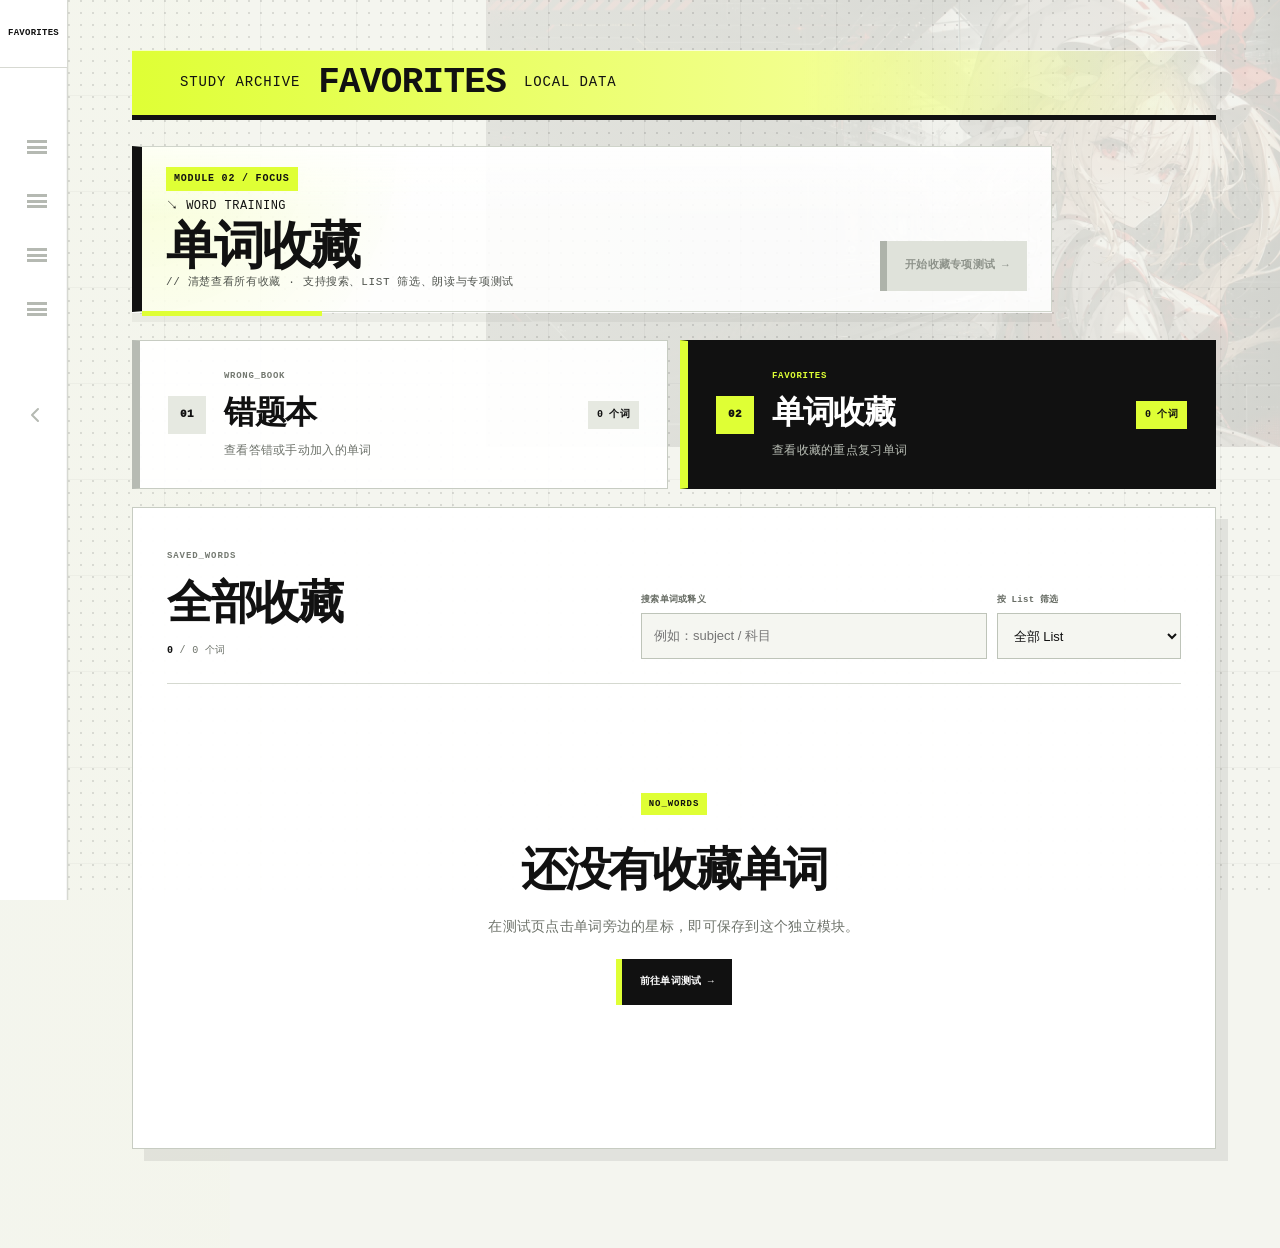
==== commit b597cdf8: "Release v0.5.0 daily vocabulary learning system" ====
--- a/favorites.html
+++ b/favorites.html
@@ -5,12 +5,13 @@
   <meta name="viewport" content="width=device-width, initial-scale=1.0, maximum-scale=1.5, user-scalable=yes">
   <meta name="theme-color" content="#f4f5ef">
   <title>// FAVORITES - 单词收藏</title>
-  <link rel="stylesheet" href="assets/css/style.css">
+  <link rel="stylesheet" href="assets/css/style.css?v=0.5.0">
   <link rel="preload" as="image" href="assets/images/industrial-desktop.webp" type="image/webp" media="(min-width: 769px)">
   <link rel="preload" as="image" href="assets/images/industrial-mobile.webp" type="image/webp" media="(max-width: 768px)">
   <link rel="preload" as="script" href="assets/js/vocabulary-data.js">
-  <link rel="preload" as="script" href="assets/js/vocabulary-library.js">
+  <link rel="preload" as="script" href="assets/js/vocabulary-library.js?v=0.5.0">
   <link rel="prefetch" as="document" href="wrong-book.html">
+  <link rel="prefetch" as="document" href="learning.html">
   <link rel="prefetch" as="document" href="vocabulary.html">
 </head>
 <body class="query-page vocabulary-page vocab-library-page" data-library="favorite">
@@ -24,6 +25,7 @@
       </a>
       <span class="nav-title">FAVORITES</span>
       <ul class="nav-links">
+        <li><a href="learning.html">// 学习进度</a></li>
         <li><a href="wrong-book.html">// 错题本</a></li>
         <li><a href="vocabulary.html">// 单词测试</a></li>
         <li><a href="index.html">// 首页</a></li>
@@ -110,6 +112,6 @@
 
   <script src="assets/js/transitions.js"></script>
   <script src="assets/js/vocabulary-data.js"></script>
-  <script src="assets/js/vocabulary-library.js"></script>
+  <script src="assets/js/vocabulary-library.js?v=0.5.0"></script>
 </body>
 </html>
--- a/assets/css/style.css
+++ b/assets/css/style.css
@@ -3739,6 +3739,11 @@
   text-align: center;
 }
 
+.vocab-empty-state[hidden],
+.vocab-summary[hidden] {
+  display: none !important;
+}
+
 .vocab-empty-code,
 .vocab-summary-kicker {
   padding: 4px 8px;
@@ -4020,7 +4025,7 @@
   }
 
   .vocab-scope-list {
-    grid-template-columns: repeat(3, minmax(0, 1fr));
+    grid-template-columns: repeat(2, minmax(0, 1fr));
   }
 
   .vocab-scope-list button {
@@ -4221,6 +4226,18 @@
   background: #ff8992;
 }
 
+.vocab-library-launcher-learning {
+  border-left-color: #69d7ff;
+}
+
+.vocab-library-launcher-learning .vocab-library-launcher-code {
+  color: #8de2ff;
+}
+
+.vocab-library-launcher-learning > b {
+  background: #8de2ff;
+}
+
 .vocab-library-page {
   min-height: 100vh;
 }
@@ -4275,6 +4292,216 @@
   cursor: not-allowed;
 }
 
+.vocab-wrong-shuffle {
+  margin: 0 0 18px;
+  padding: clamp(20px, 3vw, 32px);
+  color: #ffffff;
+  background: #111111;
+  border: 1px solid #111111;
+  border-left: 8px solid var(--ef-accent);
+  box-shadow: 11px 11px 0 rgba(17, 17, 17, 0.1);
+}
+
+.vocab-wrong-shuffle-intro {
+  display: grid;
+  grid-template-columns: minmax(0, 1fr) auto;
+  align-items: center;
+  gap: 24px;
+}
+
+.vocab-wrong-shuffle-intro > div > span,
+.vocab-wrong-shuffle-heading span,
+.vocab-wrong-shuffle-all > span {
+  color: var(--ef-accent);
+  font-family: var(--ef-font-mono);
+  font-size: 9px;
+  font-weight: 900;
+  letter-spacing: 0.1em;
+}
+
+.vocab-wrong-shuffle-intro h2 {
+  margin-top: 2px;
+  font-size: clamp(28px, 4vw, 44px);
+  font-weight: 950;
+  letter-spacing: -0.05em;
+}
+
+.vocab-wrong-shuffle-intro p {
+  margin-top: 3px;
+  color: #b7bcb3;
+  font-family: var(--ef-font-mono);
+  font-size: 10px;
+}
+
+.vocab-wrong-shuffle-all {
+  min-width: 240px;
+  min-height: 58px;
+  padding: 10px 16px;
+  display: grid;
+  align-content: center;
+  color: #111111;
+  background: var(--ef-accent);
+  border: 1px solid var(--ef-accent);
+  border-left: 7px solid #ffffff;
+  font-family: var(--ef-font-mono);
+  font-size: 11px;
+  font-weight: 900;
+  text-decoration: none;
+}
+
+.vocab-wrong-shuffle-all > span {
+  color: #5a6612;
+  font-size: 8px;
+}
+
+.vocab-wrong-shuffle-all.is-disabled {
+  color: #8c9188;
+  background: #dfe2da;
+  border-color: #dfe2da;
+  pointer-events: none;
+}
+
+.vocab-wrong-shuffle-picker {
+  margin-top: 22px;
+  padding-top: 20px;
+  border-top: 1px solid #3b3b3b;
+}
+
+.vocab-wrong-shuffle-heading,
+.vocab-wrong-shuffle-footer {
+  display: flex;
+  align-items: center;
+  justify-content: space-between;
+  gap: 18px;
+}
+
+.vocab-wrong-shuffle-heading strong {
+  display: block;
+  margin-top: 2px;
+  font-size: 16px;
+}
+
+.vocab-wrong-shuffle-shortcuts {
+  display: flex;
+  gap: 7px;
+}
+
+.vocab-wrong-shuffle-shortcuts button {
+  min-height: 38px;
+  padding: 7px 13px;
+  color: #ffffff;
+  background: #242424;
+  border: 1px solid #5c5c5c;
+  border-radius: 0;
+  font: inherit;
+  font-family: var(--ef-font-mono);
+  font-size: 9px;
+  font-weight: 900;
+  cursor: pointer;
+}
+
+.vocab-wrong-shuffle-shortcuts button:disabled {
+  color: #696d67;
+  border-color: #333333;
+  cursor: not-allowed;
+}
+
+.vocab-wrong-shuffle-lists {
+  margin-top: 14px;
+  display: grid;
+  grid-template-columns: repeat(auto-fit, minmax(132px, 1fr));
+  gap: 8px;
+}
+
+.vocab-wrong-shuffle-list {
+  min-width: 0;
+  min-height: 50px;
+  padding: 9px 10px;
+  display: grid;
+  grid-template-columns: auto minmax(0, 1fr) auto;
+  align-items: center;
+  gap: 8px;
+  color: #ffffff;
+  background: #1b1b1b;
+  border: 1px solid #4d4d4d;
+  cursor: pointer;
+  font-family: var(--ef-font-mono);
+  font-size: 10px;
+  -webkit-tap-highlight-color: transparent;
+}
+
+.vocab-wrong-shuffle-list:has(input:checked) {
+  color: #111111;
+  background: var(--ef-accent);
+  border-color: var(--ef-accent);
+  box-shadow: inset 5px 0 0 #ffffff;
+}
+
+.vocab-wrong-shuffle-list input {
+  width: 17px;
+  height: 17px;
+  accent-color: #111111;
+}
+
+.vocab-wrong-shuffle-list span {
+  min-width: 0;
+  font-weight: 900;
+  white-space: nowrap;
+}
+
+.vocab-wrong-shuffle-list b {
+  color: #aeb3aa;
+  font-size: 8px;
+  white-space: nowrap;
+}
+
+.vocab-wrong-shuffle-list:has(input:checked) b {
+  color: #4f590f;
+}
+
+.vocab-wrong-shuffle-footer {
+  margin-top: 16px;
+  padding-top: 16px;
+  border-top: 1px solid #3b3b3b;
+}
+
+.vocab-wrong-shuffle-footer p,
+.vocab-wrong-shuffle-empty {
+  color: #b7bcb3;
+  font-family: var(--ef-font-mono);
+  font-size: 10px;
+}
+
+.vocab-wrong-shuffle-footer button {
+  min-width: 230px;
+  min-height: 50px;
+  padding: 11px 16px;
+  color: #111111;
+  background: var(--ef-accent);
+  border: 0;
+  border-left: 7px solid #ffffff;
+  border-radius: 0;
+  font: inherit;
+  font-family: var(--ef-font-mono);
+  font-size: 10px;
+  font-weight: 900;
+  cursor: pointer;
+}
+
+.vocab-wrong-shuffle-footer button:disabled {
+  color: #797e76;
+  background: #dfe2da;
+  border-left-color: #777c74;
+  cursor: not-allowed;
+}
+
+.vocab-wrong-shuffle-empty {
+  grid-column: 1 / -1;
+  padding: 18px;
+  text-align: center;
+  border: 1px dashed #4b4b4b;
+}
+
 .vocab-library-modules {
   margin: 28px 0 18px;
   display: grid;
@@ -4467,6 +4694,118 @@
 .vocab-library-filters select:focus {
   border-color: #111111;
   box-shadow: inset 5px 0 0 var(--ef-accent);
+}
+
+.vocab-wrong-tools {
+  padding: 18px 0;
+  display: grid;
+  grid-template-columns: minmax(280px, 0.9fr) minmax(420px, 1.35fr);
+  gap: 14px;
+  border-bottom: 1px solid #d5d9d0;
+}
+
+.vocab-wrong-data-actions {
+  min-width: 0;
+  display: grid;
+  grid-template-columns: repeat(2, minmax(0, 1fr));
+  gap: 8px;
+}
+
+.vocab-wrong-data-actions button {
+  min-height: 52px;
+  padding: 9px 14px;
+  display: grid;
+  align-content: center;
+  justify-items: start;
+  color: #111111;
+  background: #f5f6f1;
+  border: 1px solid #111111;
+  border-left: 6px solid var(--ef-accent);
+  border-radius: 0;
+  font: inherit;
+  font-size: 13px;
+  font-weight: 900;
+  cursor: pointer;
+}
+
+.vocab-wrong-data-actions button:disabled {
+  color: #8a8f87;
+  background: #eceee8;
+  border-color: #c7ccc2;
+  cursor: not-allowed;
+}
+
+.vocab-wrong-data-actions button span {
+  color: #797e76;
+  font-family: var(--ef-font-mono);
+  font-size: 8px;
+  font-weight: 900;
+  letter-spacing: 0.08em;
+}
+
+.vocab-wrong-data-actions p {
+  grid-column: 1 / -1;
+  margin-top: 2px;
+  color: #747971;
+  font-family: var(--ef-font-mono);
+  font-size: 9px;
+}
+
+.vocab-frequency-summary {
+  min-width: 0;
+  display: grid;
+  grid-template-columns: repeat(3, minmax(0, 1fr));
+  gap: 8px;
+}
+
+.vocab-frequency-summary > div {
+  min-width: 0;
+  min-height: 76px;
+  padding: 10px 12px;
+  display: grid;
+  grid-template-columns: minmax(0, 1fr) auto;
+  align-content: center;
+  gap: 2px 8px;
+  background: #f5f6f1;
+  border: 1px solid #d1d5cd;
+  border-top: 4px solid #737870;
+}
+
+.vocab-frequency-summary > div.is-high {
+  border-top-color: #b92231;
+}
+
+.vocab-frequency-summary > div.is-medium {
+  border-top-color: #d67a00;
+}
+
+.vocab-frequency-summary > div.is-low {
+  border-top-color: #68746a;
+}
+
+.vocab-frequency-summary span,
+.vocab-frequency-summary small {
+  min-width: 0;
+  font-family: var(--ef-font-mono);
+  font-size: 8px;
+  font-weight: 900;
+}
+
+.vocab-frequency-summary span {
+  align-self: end;
+}
+
+.vocab-frequency-summary small {
+  color: #747971;
+}
+
+.vocab-frequency-summary strong {
+  grid-row: 1 / 3;
+  grid-column: 2;
+  align-self: center;
+  color: #111111;
+  font-size: 28px;
+  line-height: 1;
 }
 
 .vocab-library-notice {
@@ -4524,6 +4863,76 @@
   border-left: 6px solid #111111;
 }
 
+.vocab-library-item.is-high-frequency {
+  border-left-color: #b92231;
+}
+
+.vocab-library-item.is-medium-frequency {
+  border-left-color: #d67a00;
+}
+
+.vocab-library-item.is-low-frequency {
+  border-left-color: #68746a;
+}
+
+.vocab-frequency-group {
+  display: grid;
+  gap: 10px;
+}
+
+.vocab-frequency-group + .vocab-frequency-group {
+  margin-top: 18px;
+  padding-top: 18px;
+  border-top: 1px solid #d6dad1;
+}
+
+.vocab-frequency-group-header {
+  min-height: 58px;
+  padding: 10px 14px;
+  display: flex;
+  align-items: center;
+  justify-content: space-between;
+  gap: 16px;
+  background: #eceee8;
+  border-left: 6px solid #68746a;
+}
+
+.vocab-frequency-group.is-high .vocab-frequency-group-header {
+  border-left-color: #b92231;
+}
+
+.vocab-frequency-group.is-medium .vocab-frequency-group-header {
+  border-left-color: #d67a00;
+}
+
+.vocab-frequency-group-header span {
+  color: #767b73;
+  font-family: var(--ef-font-mono);
+  font-size: 8px;
+  font-weight: 900;
+  letter-spacing: 0.08em;
+}
+
+.vocab-frequency-group-header h3 {
+  color: #111111;
+  font-size: 20px;
+  font-weight: 950;
+}
+
+.vocab-frequency-group-header b {
+  flex: 0 0 auto;
+  padding: 6px 9px;
+  color: #ffffff;
+  background: #111111;
+  font-family: var(--ef-font-mono);
+  font-size: 9px;
+}
+
+.vocab-frequency-group-list {
+  display: grid;
+  gap: 10px;
+}
+
 .vocab-library-item-index {
   display: grid;
   place-items: start center;
@@ -4584,6 +4993,32 @@
   color: #797e76;
   font-family: var(--ef-font-mono);
   font-size: 9px;
+}
+
+.vocab-library-item-meta-row {
+  min-width: 0;
+  display: flex;
+  align-items: center;
+  flex-wrap: wrap;
+  gap: 7px;
+}
+
+.vocab-frequency-badge {
+  padding: 4px 7px;
+  color: #ffffff;
+  background: #68746a;
+  font-family: var(--ef-font-mono);
+  font-size: 8px;
+  font-weight: 900;
+}
+
+.vocab-frequency-badge.is-high {
+  background: #b92231;
+}
+
+.vocab-frequency-badge.is-medium {
+  color: #111111;
+  background: #ef9c25;
 }
 
 .vocab-library-item-actions {
@@ -4689,6 +5124,22 @@
     background: var(--ef-accent);
     border-color: #111111;
   }
+
+  .vocab-wrong-data-actions button:not(:disabled):hover {
+    color: #ffffff;
+    background: #111111;
+  }
+
+  .vocab-wrong-shuffle-all:not(.is-disabled):hover,
+  .vocab-wrong-shuffle-footer button:not(:disabled):hover {
+    background: #ffffff;
+  }
+
+  .vocab-wrong-shuffle-shortcuts button:not(:disabled):hover {
+    color: #111111;
+    background: var(--ef-accent);
+    border-color: var(--ef-accent);
+  }
 }
 
 @media (max-width: 900px) {
@@ -4697,6 +5148,10 @@
     grid-template-columns: repeat(2, minmax(0, 1fr));
   }
 
+  .vocab-library-launcher-learning {
+    grid-column: 1 / -1;
+  }
+
   .vocab-library-header {
     align-items: flex-start;
   }
@@ -4709,6 +5164,10 @@
   .vocab-library-filters {
     width: 100%;
   }
+
+  .vocab-wrong-tools {
+    grid-template-columns: 1fr;
+  }
 }
 
 @media (max-width: 700px) {
@@ -4716,12 +5175,31 @@
     grid-template-columns: 1fr;
   }
 
+  .vocab-library-launcher-learning {
+    grid-column: auto;
+  }
+
   .vocab-library-header {
     flex-direction: column;
   }
 
   .vocab-library-test-link {
     width: 100%;
+  }
+
+  .vocab-wrong-shuffle {
+    padding: 18px 15px;
+    box-shadow: 7px 7px 0 rgba(17, 17, 17, 0.1);
+  }
+
+  .vocab-wrong-shuffle-intro {
+    grid-template-columns: 1fr;
+    gap: 16px;
+  }
+
+  .vocab-wrong-shuffle-all {
+    width: 100%;
+    min-width: 0;
   }
 
   .vocab-library-modules {
@@ -4751,9 +5229,36 @@
   .vocab-library-item-index {
     display: none;
   }
+
+  .vocab-frequency-summary {
+    grid-template-columns: 1fr;
+  }
+
+  .vocab-frequency-summary > div {
+    min-height: 64px;
+  }
 }
 
 @media (max-width: 520px) {
+  .vocab-wrong-shuffle-heading,
+  .vocab-wrong-shuffle-footer {
+    align-items: stretch;
+    flex-direction: column;
+  }
+
+  .vocab-wrong-shuffle-shortcuts,
+  .vocab-wrong-shuffle-footer button {
+    width: 100%;
+  }
+
+  .vocab-wrong-shuffle-shortcuts button {
+    flex: 1 1 0;
+  }
+
+  .vocab-wrong-shuffle-lists {
+    grid-template-columns: repeat(2, minmax(0, 1fr));
+  }
+
   .vocab-library-module {
     grid-template-columns: auto minmax(0, 1fr);
     gap: 12px;
@@ -4781,6 +5286,20 @@
 
   .vocab-library-item-action {
     flex: 1 1 0;
+  }
+
+  .vocab-wrong-data-actions {
+    grid-template-columns: 1fr;
+  }
+
+  .vocab-wrong-data-actions p {
+    grid-column: 1;
+  }
+}
+
+@media (max-width: 360px) {
+  .vocab-wrong-shuffle-lists {
+    grid-template-columns: 1fr;
   }
 }
 
@@ -4793,3 +5312,730 @@
     animation: none;
   }
 }
+
+/* ========== VOCABULARY LEARNING CENTER ========== */
+.learning-main {
+  padding-bottom: clamp(60px, 9vw, 110px);
+}
+
+.learning-header {
+  max-width: none;
+  display: flex;
+  align-items: flex-end;
+  justify-content: space-between;
+  gap: 28px;
+}
+
+.learning-header .page-title::before {
+  content: '↘ MEMORY TRAINING';
+}
+
+.learning-review-cta {
+  min-width: 250px;
+  padding: 16px 20px 16px 26px;
+  display: grid;
+  gap: 3px;
+  flex: 0 0 auto;
+  color: #111111;
+  background: var(--ef-accent);
+  border: 1px solid #111111;
+  border-left: 10px solid #111111;
+  font-family: var(--ef-font-mono);
+  font-size: 13px;
+  font-weight: 900;
+  text-decoration: none;
+  box-shadow: 8px 8px 0 rgba(17, 17, 17, 0.12);
+}
+
+.learning-review-cta > span {
+  font-size: 9px;
+  letter-spacing: 0.12em;
+}
+
+.learning-review-cta strong {
+  font-size: 18px;
+}
+
+.learning-review-form {
+  margin: 0;
+  grid-template-columns: minmax(0, 1fr) auto;
+}
+
+.learning-review-form > span {
+  grid-column: 1 / -1;
+}
+
+.learning-review-form > span strong {
+  font-size: inherit;
+}
+
+.learning-review-form > label {
+  grid-column: 1 / -1;
+  margin-top: 3px;
+  font-size: 11px;
+}
+
+.learning-review-form > div {
+  min-width: 0;
+  display: grid;
+  grid-template-columns: minmax(62px, 88px) auto auto;
+  align-items: center;
+  gap: 7px;
+}
+
+.learning-review-form input {
+  width: 100%;
+  min-height: 42px;
+  padding: 7px 9px;
+  color: #111111;
+  background: #ffffff;
+  border: 1px solid #111111;
+  border-radius: 0;
+  font-family: var(--ef-font-mono);
+  font-size: 16px;
+  font-weight: 900;
+}
+
+.learning-review-form button {
+  min-height: 42px;
+  padding: 8px 10px;
+  color: #ffffff;
+  background: #111111;
+  border: 0;
+  border-radius: 0;
+  font-family: var(--ef-font-mono);
+  font-size: 9px;
+  font-weight: 900;
+  cursor: pointer;
+}
+
+.learning-review-form > button {
+  min-width: 144px;
+}
+
+.learning-review-form button:disabled,
+.learning-review-form input:disabled {
+  color: #777c74;
+  background: #dfe2da;
+  cursor: default;
+}
+
+.learning-review-cta.is-disabled,
+.learning-special-link.is-disabled {
+  color: #747971;
+  background: #e6e9e1;
+  border-color: #bfc4bb;
+  cursor: default;
+  box-shadow: none;
+}
+
+.learning-kpis {
+  margin-bottom: clamp(18px, 2.6vw, 30px);
+  display: grid;
+  grid-template-columns: repeat(4, minmax(0, 1fr));
+  gap: 1px;
+  background: #111111;
+  border: 1px solid #111111;
+}
+
+.learning-kpi {
+  min-width: 0;
+  min-height: 142px;
+  padding: 22px;
+  display: grid;
+  align-content: center;
+  background: rgba(255, 255, 255, 0.97);
+  border-top: 7px solid #d2d6cd;
+}
+
+.learning-kpi > span,
+.learning-panel-heading span,
+.learning-special-link > span,
+.learning-weighted-form > div > span {
+  color: #6a7067;
+  font-family: var(--ef-font-mono);
+  font-size: 9px;
+  font-weight: 900;
+  letter-spacing: 0.12em;
+}
+
+.learning-kpi > strong {
+  margin: 5px 0 2px;
+  color: #111111;
+  font-family: var(--ef-font-mono);
+  font-size: clamp(28px, 3.4vw, 48px);
+  line-height: 1;
+}
+
+.learning-kpi > small {
+  color: #747970;
+  font-size: 11px;
+}
+
+.learning-kpi-accent {
+  border-top-color: var(--ef-accent);
+  background: linear-gradient(145deg, #ffffff, rgba(223, 255, 53, 0.24));
+}
+
+.learning-kpi-alert {
+  border-top-color: #ff7580;
+}
+
+.learning-dashboard-grid {
+  display: grid;
+  grid-template-columns: minmax(0, 1.15fr) minmax(330px, 0.85fr);
+  gap: clamp(18px, 2.6vw, 30px);
+}
+
+.learning-panel {
+  position: relative;
+  min-width: 0;
+  padding: clamp(22px, 3vw, 34px);
+  background:
+    linear-gradient(180deg, rgba(255, 255, 255, 0.97), rgba(247, 248, 242, 0.97)),
+    radial-gradient(circle at 0 0, rgba(223, 255, 53, 0.18), transparent 35%);
+  border: 1px solid #cfd4ca;
+  border-left: 8px solid #111111;
+  box-shadow: 8px 8px 0 rgba(17, 17, 17, 0.07);
+}
+
+.learning-panel::before {
+  content: '';
+  position: absolute;
+  left: 0;
+  top: 0;
+  width: 100px;
+  height: 7px;
+  background: var(--ef-accent);
+}
+
+.learning-panel-heading {
+  margin-bottom: 24px;
+  display: flex;
+  align-items: flex-start;
+  justify-content: space-between;
+  gap: 18px;
+}
+
+.learning-panel-heading h2 {
+  margin-top: 3px;
+  color: #111111;
+  font-size: clamp(22px, 2.4vw, 32px);
+  line-height: 1.1;
+}
+
+.learning-panel-heading > time,
+.learning-panel-heading > span,
+.learning-panel-heading > p {
+  color: #73786f;
+  font-family: var(--ef-font-mono);
+  font-size: 10px;
+  font-style: normal;
+}
+
+.learning-today-stats {
+  display: grid;
+  grid-template-columns: repeat(5, minmax(0, 1fr));
+  border: 1px solid #d1d5cc;
+  background: #ffffff;
+}
+
+.learning-today-stats > div {
+  min-width: 0;
+  padding: 14px 8px;
+  text-align: center;
+  border-right: 1px solid #d1d5cc;
+}
+
+.learning-today-stats > div:last-child {
+  border-right: 0;
+}
+
+.learning-today-stats dt {
+  color: #7a7f76;
+  font-size: 10px;
+}
+
+.learning-today-stats dd {
+  margin-top: 3px;
+  color: #111111;
+  font-family: var(--ef-font-mono);
+  font-size: 22px;
+  font-weight: 900;
+}
+
+.learning-schedule-note,
+.learning-storage-note {
+  color: #787e75;
+  font-size: 11px;
+  line-height: 1.8;
+}
+
+.learning-schedule-note {
+  margin-top: 18px;
+  padding: 12px 14px;
+  background: rgba(223, 255, 53, 0.18);
+  border-left: 5px solid var(--ef-accent);
+}
+
+.learning-smart-panel {
+  grid-row: span 2;
+  color: #ffffff;
+  background: #111111;
+  border-color: #111111;
+  border-left-color: var(--ef-accent);
+}
+
+.learning-smart-panel::before {
+  background: #ff7580;
+}
+
+.learning-smart-panel .learning-panel-heading h2,
+.learning-smart-panel .learning-panel-heading span {
+  color: #ffffff;
+}
+
+.learning-special-link {
+  padding: 20px;
+  display: grid;
+  grid-template-columns: minmax(0, 1fr) auto;
+  gap: 4px 16px;
+  color: #111111;
+  background: #ff8992;
+  border-left: 8px solid #ffffff;
+  text-decoration: none;
+}
+
+.learning-special-link > span,
+.learning-special-link > strong,
+.learning-special-link > small {
+  grid-column: 1;
+}
+
+.learning-special-link > strong {
+  font-size: 22px;
+}
+
+.learning-special-link > small {
+  font-family: var(--ef-font-mono);
+  font-size: 10px;
+}
+
+.learning-special-link > i {
+  grid-column: 2;
+  grid-row: 1 / 4;
+  align-self: center;
+  font-family: var(--ef-font-mono);
+  font-size: 24px;
+  font-style: normal;
+  font-weight: 900;
+}
+
+.learning-weighted-form {
+  margin-top: 18px;
+  padding: 20px;
+  display: grid;
+  gap: 18px;
+  border: 1px solid #474747;
+  background: #1b1b1b;
+}
+
+.learning-weighted-form > div {
+  display: grid;
+  gap: 4px;
+}
+
+.learning-weighted-form > div > span {
+  color: var(--ef-accent);
+}
+
+.learning-weighted-form > div > strong {
+  font-size: 18px;
+}
+
+.learning-weighted-form > div > small {
+  color: #aeb3aa;
+  font-size: 10px;
+}
+
+.learning-weighted-form label {
+  display: grid;
+  grid-template-columns: auto minmax(0, 1fr);
+  align-items: center;
+  gap: 14px;
+  color: #c8ccc4;
+  font-family: var(--ef-font-mono);
+  font-size: 10px;
+}
+
+.learning-weighted-form select {
+  width: 100%;
+  min-height: 44px;
+  padding: 0 12px;
+  color: #111111;
+  background: #ffffff;
+  border: 0;
+  border-radius: 0;
+  font-family: var(--ef-font-mono);
+  font-weight: 900;
+}
+
+.learning-weighted-form button {
+  min-height: 48px;
+  padding: 11px 16px;
+  color: #111111;
+  background: var(--ef-accent);
+  border: 0;
+  border-left: 7px solid #ffffff;
+  border-radius: 0;
+  font-family: var(--ef-font-mono);
+  font-size: 11px;
+  font-weight: 900;
+  cursor: pointer;
+}
+
+.learning-weighted-form button:disabled {
+  color: #777c74;
+  background: #40423f;
+  border-left-color: #6d716b;
+  cursor: default;
+}
+
+.learning-chart-panel {
+  min-height: 340px;
+}
+
+.learning-chart-legend {
+  display: flex;
+  gap: 16px;
+}
+
+.learning-chart-legend span::before {
+  content: '';
+  width: 16px;
+  height: 3px;
+  margin-right: 5px;
+  display: inline-block;
+  vertical-align: middle;
+  background: #111111;
+}
+
+.learning-chart-legend span:last-child::before {
+  background: #9caf00;
+}
+
+.learning-chart {
+  width: 100%;
+  min-height: 240px;
+  overflow: hidden;
+}
+
+.learning-chart svg {
+  width: 100%;
+  height: auto;
+  overflow: visible;
+}
+
+.learning-chart text {
+  fill: #747970;
+  font-family: var(--ef-font-mono);
+  font-size: 11px;
+}
+
+.learning-chart-axis {
+  stroke: #bfc5bb;
+  stroke-width: 2;
+}
+
+.learning-chart-grid {
+  stroke: #e0e3dc;
+  stroke-width: 1;
+  stroke-dasharray: 5 6;
+}
+
+.learning-chart-line {
+  fill: none;
+  stroke-width: 4;
+  stroke-linecap: square;
+  stroke-linejoin: bevel;
+}
+
+.learning-chart-line.is-answered {
+  stroke: #111111;
+}
+
+.learning-chart-line.is-correct {
+  stroke: #9caf00;
+  stroke-width: 3;
+}
+
+.learning-chart .is-answered-point {
+  fill: var(--ef-accent);
+  stroke: #111111;
+  stroke-width: 2;
+}
+
+.learning-queue-panel {
+  min-height: 340px;
+}
+
+.learning-review-queue {
+  display: grid;
+  gap: 8px;
+}
+
+.learning-review-queue article {
+  padding: 11px 13px;
+  display: flex;
+  align-items: center;
+  justify-content: space-between;
+  gap: 14px;
+  background: #ffffff;
+  border: 1px solid #d4d8cf;
+  border-left: 5px solid #111111;
+}
+
+.learning-review-queue article > div {
+  min-width: 0;
+  display: grid;
+  gap: 2px;
+}
+
+.learning-review-queue article strong {
+  overflow: hidden;
+  color: #111111;
+  font-size: 16px;
+  text-overflow: ellipsis;
+  white-space: nowrap;
+}
+
+.learning-review-queue article span {
+  color: #7d827a;
+  font-family: var(--ef-font-mono);
+  font-size: 9px;
+}
+
+.learning-review-queue article b {
+  flex: 0 0 auto;
+  padding: 5px 7px;
+  color: #111111;
+  background: #eef0e9;
+  font-family: var(--ef-font-mono);
+  font-size: 9px;
+}
+
+.learning-review-queue article b.is-level-weak {
+  background: #ffadb4;
+}
+
+.learning-review-queue article b.is-level-learning {
+  background: #ffe58c;
+}
+
+.learning-review-queue article b.is-level-familiar,
+.learning-review-queue article b.is-level-mastered {
+  background: var(--ef-accent);
+}
+
+.learning-queue-more,
+.learning-empty-copy {
+  padding: 13px;
+  color: #757a72;
+  background: #eef0e9;
+  font-size: 10px;
+}
+
+.learning-mastery-panel {
+  margin-top: clamp(18px, 2.6vw, 30px);
+}
+
+.learning-mastery-grid {
+  display: grid;
+  grid-template-columns: repeat(4, minmax(0, 1fr));
+  gap: 10px;
+}
+
+.learning-mastery-card {
+  min-width: 0;
+  padding: 13px;
+  background: #ffffff;
+  border: 1px solid #d2d6cd;
+}
+
+.learning-mastery-card > div {
+  display: flex;
+  align-items: center;
+  justify-content: space-between;
+  gap: 8px;
+}
+
+.learning-mastery-card strong,
+.learning-mastery-card b,
+.learning-mastery-card small {
+  font-family: var(--ef-font-mono);
+}
+
+.learning-mastery-card strong {
+  font-size: 12px;
+}
+
+.learning-mastery-card b {
+  font-size: 14px;
+}
+
+.learning-mastery-card > span {
+  height: 6px;
+  margin: 9px 0;
+  display: block;
+  overflow: hidden;
+  background: #e6e9e1;
+}
+
+.learning-mastery-card > span i {
+  height: 100%;
+  display: block;
+  background: linear-gradient(90deg, #111111 0 8px, var(--ef-accent) 8px 100%);
+}
+
+.learning-mastery-card small {
+  display: block;
+  color: #7a7f76;
+  font-size: 8px;
+  line-height: 1.55;
+}
+
+.learning-storage-note {
+  margin-top: 24px;
+  text-align: center;
+}
+
+@media (hover: hover) and (pointer: fine) {
+  a.learning-review-cta:not(.is-disabled),
+  .learning-special-link:not(.is-disabled),
+  .learning-weighted-form button:not(:disabled),
+  .learning-review-form button:not(:disabled) {
+    transition: transform 150ms ease, box-shadow 150ms ease, background-color 150ms ease;
+  }
+
+  a.learning-review-cta:not(.is-disabled):hover,
+  .learning-special-link:not(.is-disabled):hover,
+  .learning-weighted-form button:not(:disabled):hover,
+  .learning-review-form button:not(:disabled):hover {
+    transform: translateY(-2px);
+    box-shadow: 0 7px 0 rgba(17, 17, 17, 0.13);
+  }
+}
+
+@media (max-width: 1050px) {
+  .learning-kpis {
+    grid-template-columns: repeat(2, minmax(0, 1fr));
+  }
+
+  .learning-dashboard-grid {
+    grid-template-columns: 1fr;
+  }
+
+  .learning-smart-panel {
+    grid-row: auto;
+  }
+
+  .learning-mastery-grid {
+    grid-template-columns: repeat(3, minmax(0, 1fr));
+  }
+}
+
+@media (max-width: 768px) {
+  .learning-header {
+    align-items: stretch;
+    flex-direction: column;
+  }
+
+  .learning-review-cta {
+    width: 100%;
+    min-width: 0;
+  }
+
+  .learning-review-form {
+    grid-template-columns: 1fr;
+  }
+
+  .learning-review-form > div,
+  .learning-review-form > button {
+    width: 100%;
+  }
+
+  .learning-kpi {
+    min-height: 118px;
+    padding: 16px;
+  }
+
+  .learning-panel {
+    padding: 24px 16px 22px 22px;
+  }
+
+  .learning-today-stats {
+    grid-template-columns: repeat(3, minmax(0, 1fr));
+  }
+
+  .learning-today-stats > div {
+    border-bottom: 1px solid #d1d5cc;
+  }
+
+  .learning-today-stats > div:nth-child(3),
+  .learning-today-stats > div:last-child {
+    border-right: 0;
+  }
+
+  .learning-today-stats > div:nth-child(n+4) {
+    border-bottom: 0;
+  }
+
+  .learning-mastery-grid {
+    grid-template-columns: repeat(2, minmax(0, 1fr));
+  }
+}
+
+@media (max-width: 480px) {
+  .learning-kpis {
+    grid-template-columns: 1fr 1fr;
+  }
+
+  .learning-kpi > strong {
+    font-size: 27px;
+  }
+
+  .learning-panel-heading {
+    align-items: flex-start;
+    flex-direction: column;
+  }
+
+  .learning-chart-legend {
+    align-self: flex-end;
+  }
+
+  .learning-special-link {
+    padding: 17px 14px;
+  }
+
+  .learning-weighted-form label {
+    grid-template-columns: 1fr;
+    gap: 7px;
+  }
+
+  .learning-review-queue article {
+    align-items: flex-start;
+    flex-direction: column;
+  }
+
+  .learning-mastery-grid {
+    grid-template-columns: 1fr;
+  }
+}
+
+@media (prefers-reduced-motion: reduce) {
+  .learning-review-cta,
+  .learning-special-link,
+  .learning-weighted-form button {
+    transition: none;
+  }
+}
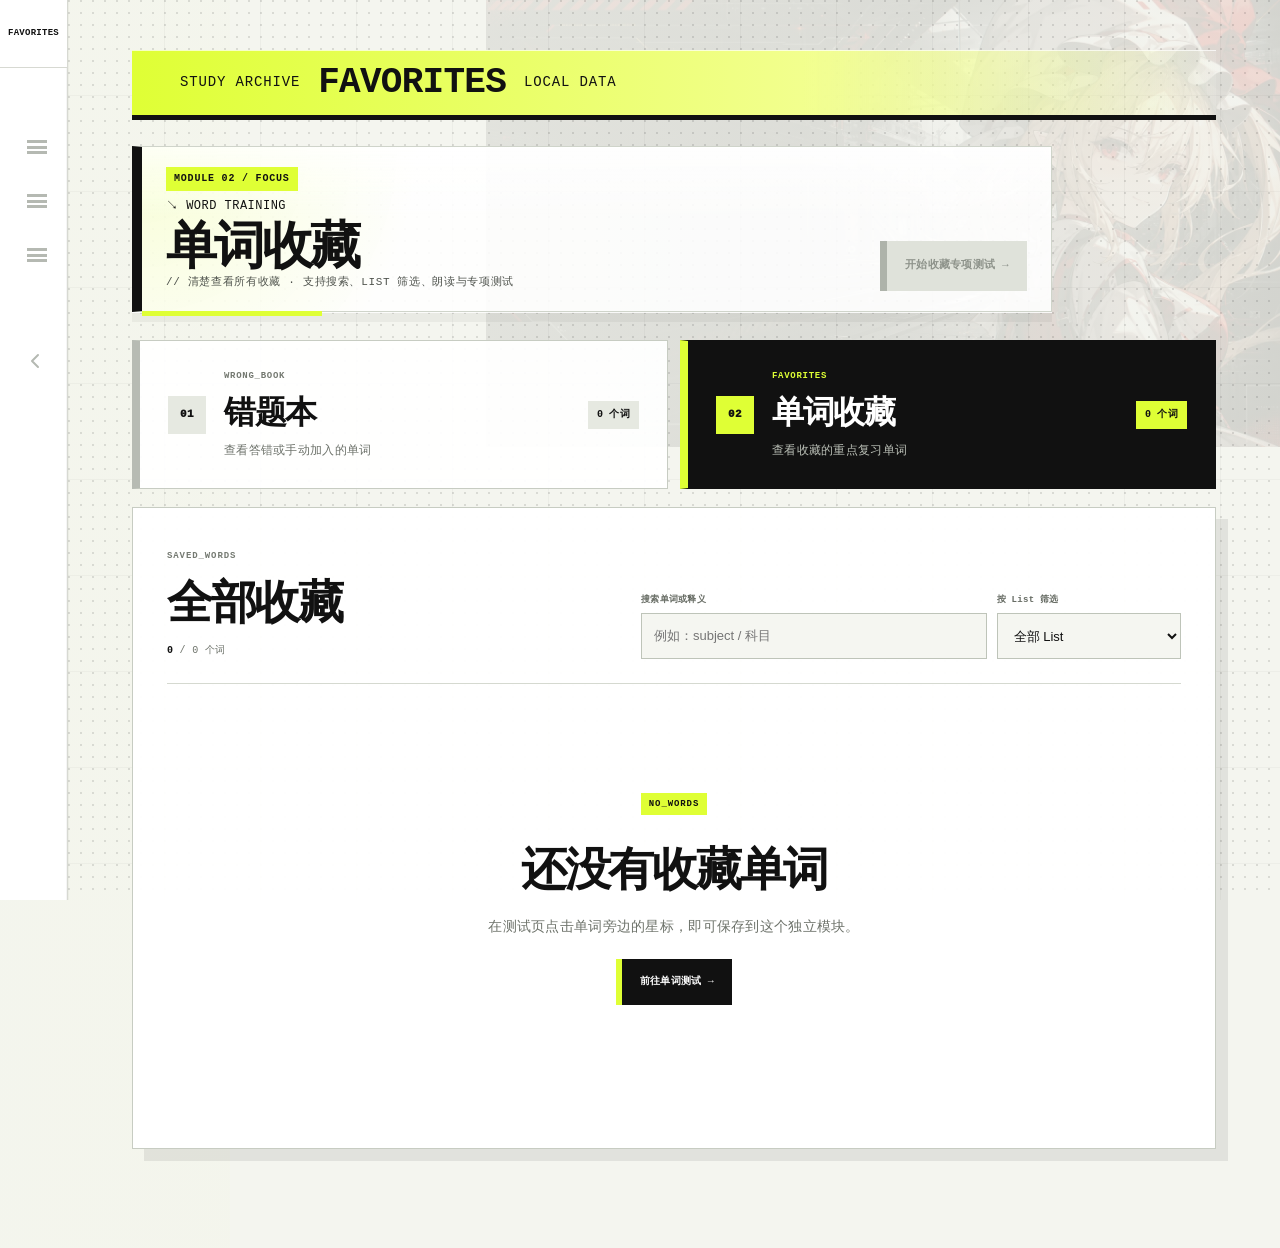
==== commit 551099de: "Temporarily hide vocabulary review interface" ====
--- a/favorites.html
+++ b/favorites.html
@@ -5,13 +5,12 @@
   <meta name="viewport" content="width=device-width, initial-scale=1.0, maximum-scale=1.5, user-scalable=yes">
   <meta name="theme-color" content="#f4f5ef">
   <title>// FAVORITES - 单词收藏</title>
-  <link rel="stylesheet" href="assets/css/style.css?v=0.5.0">
+  <link rel="stylesheet" href="assets/css/style.css?v=0.5.1">
   <link rel="preload" as="image" href="assets/images/industrial-desktop.webp" type="image/webp" media="(min-width: 769px)">
   <link rel="preload" as="image" href="assets/images/industrial-mobile.webp" type="image/webp" media="(max-width: 768px)">
   <link rel="preload" as="script" href="assets/js/vocabulary-data.js">
   <link rel="preload" as="script" href="assets/js/vocabulary-library.js?v=0.5.0">
   <link rel="prefetch" as="document" href="wrong-book.html">
-  <link rel="prefetch" as="document" href="learning.html">
   <link rel="prefetch" as="document" href="vocabulary.html">
 </head>
 <body class="query-page vocabulary-page vocab-library-page" data-library="favorite">
@@ -25,7 +24,7 @@
       </a>
       <span class="nav-title">FAVORITES</span>
       <ul class="nav-links">
-        <li><a href="learning.html">// 学习进度</a></li>
+        <li class="feature-learning" hidden><a href="learning.html">// 学习进度</a></li>
         <li><a href="wrong-book.html">// 错题本</a></li>
         <li><a href="vocabulary.html">// 单词测试</a></li>
         <li><a href="index.html">// 首页</a></li>
--- a/assets/css/style.css
+++ b/assets/css/style.css
@@ -21,6 +21,11 @@
   --ef-transition: all 0.2s cubic-bezier(0.2, 1, 0.3, 1);
   --ef-chamfer: 12px;
   --nav-height: 52px;
+}
+
+/* Temporary feature switch: keep learning data/code intact while hiding its UI. */
+.feature-learning[hidden] {
+  display: none !important;
 }
 
 
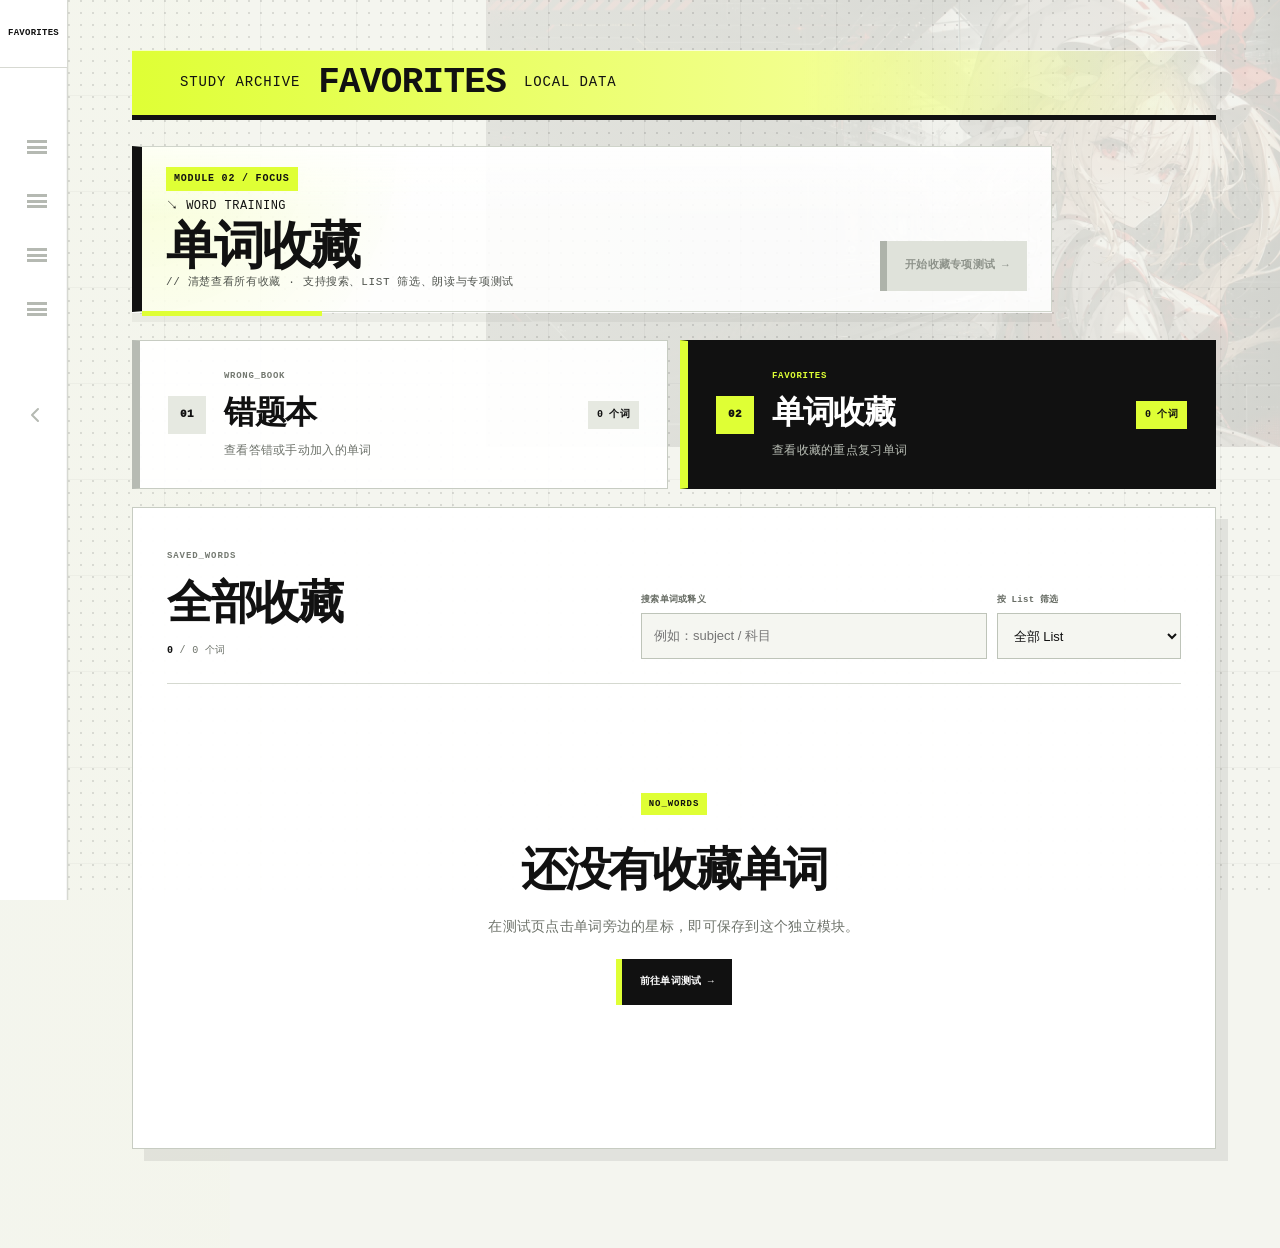
==== commit 8d00b3ef: "Hide vocabulary entry from landing page" ====
--- a/favorites.html
+++ b/favorites.html
@@ -5,12 +5,13 @@
   <meta name="viewport" content="width=device-width, initial-scale=1.0, maximum-scale=1.5, user-scalable=yes">
   <meta name="theme-color" content="#f4f5ef">
   <title>// FAVORITES - 单词收藏</title>
-  <link rel="stylesheet" href="assets/css/style.css?v=0.5.1">
+  <link rel="stylesheet" href="assets/css/style.css?v=0.5.0">
   <link rel="preload" as="image" href="assets/images/industrial-desktop.webp" type="image/webp" media="(min-width: 769px)">
   <link rel="preload" as="image" href="assets/images/industrial-mobile.webp" type="image/webp" media="(max-width: 768px)">
   <link rel="preload" as="script" href="assets/js/vocabulary-data.js">
   <link rel="preload" as="script" href="assets/js/vocabulary-library.js?v=0.5.0">
   <link rel="prefetch" as="document" href="wrong-book.html">
+  <link rel="prefetch" as="document" href="learning.html">
   <link rel="prefetch" as="document" href="vocabulary.html">
 </head>
 <body class="query-page vocabulary-page vocab-library-page" data-library="favorite">
@@ -24,7 +25,7 @@
       </a>
       <span class="nav-title">FAVORITES</span>
       <ul class="nav-links">
-        <li class="feature-learning" hidden><a href="learning.html">// 学习进度</a></li>
+        <li><a href="learning.html">// 学习进度</a></li>
         <li><a href="wrong-book.html">// 错题本</a></li>
         <li><a href="vocabulary.html">// 单词测试</a></li>
         <li><a href="index.html">// 首页</a></li>
--- a/assets/css/style.css
+++ b/assets/css/style.css
@@ -22,12 +22,6 @@
   --ef-chamfer: 12px;
   --nav-height: 52px;
 }
-
-/* Temporary feature switch: keep learning data/code intact while hiding its UI. */
-.feature-learning[hidden] {
-  display: none !important;
-}
-
 
 /* --- Reset & Base --- */
 *, *::before, *::after {
